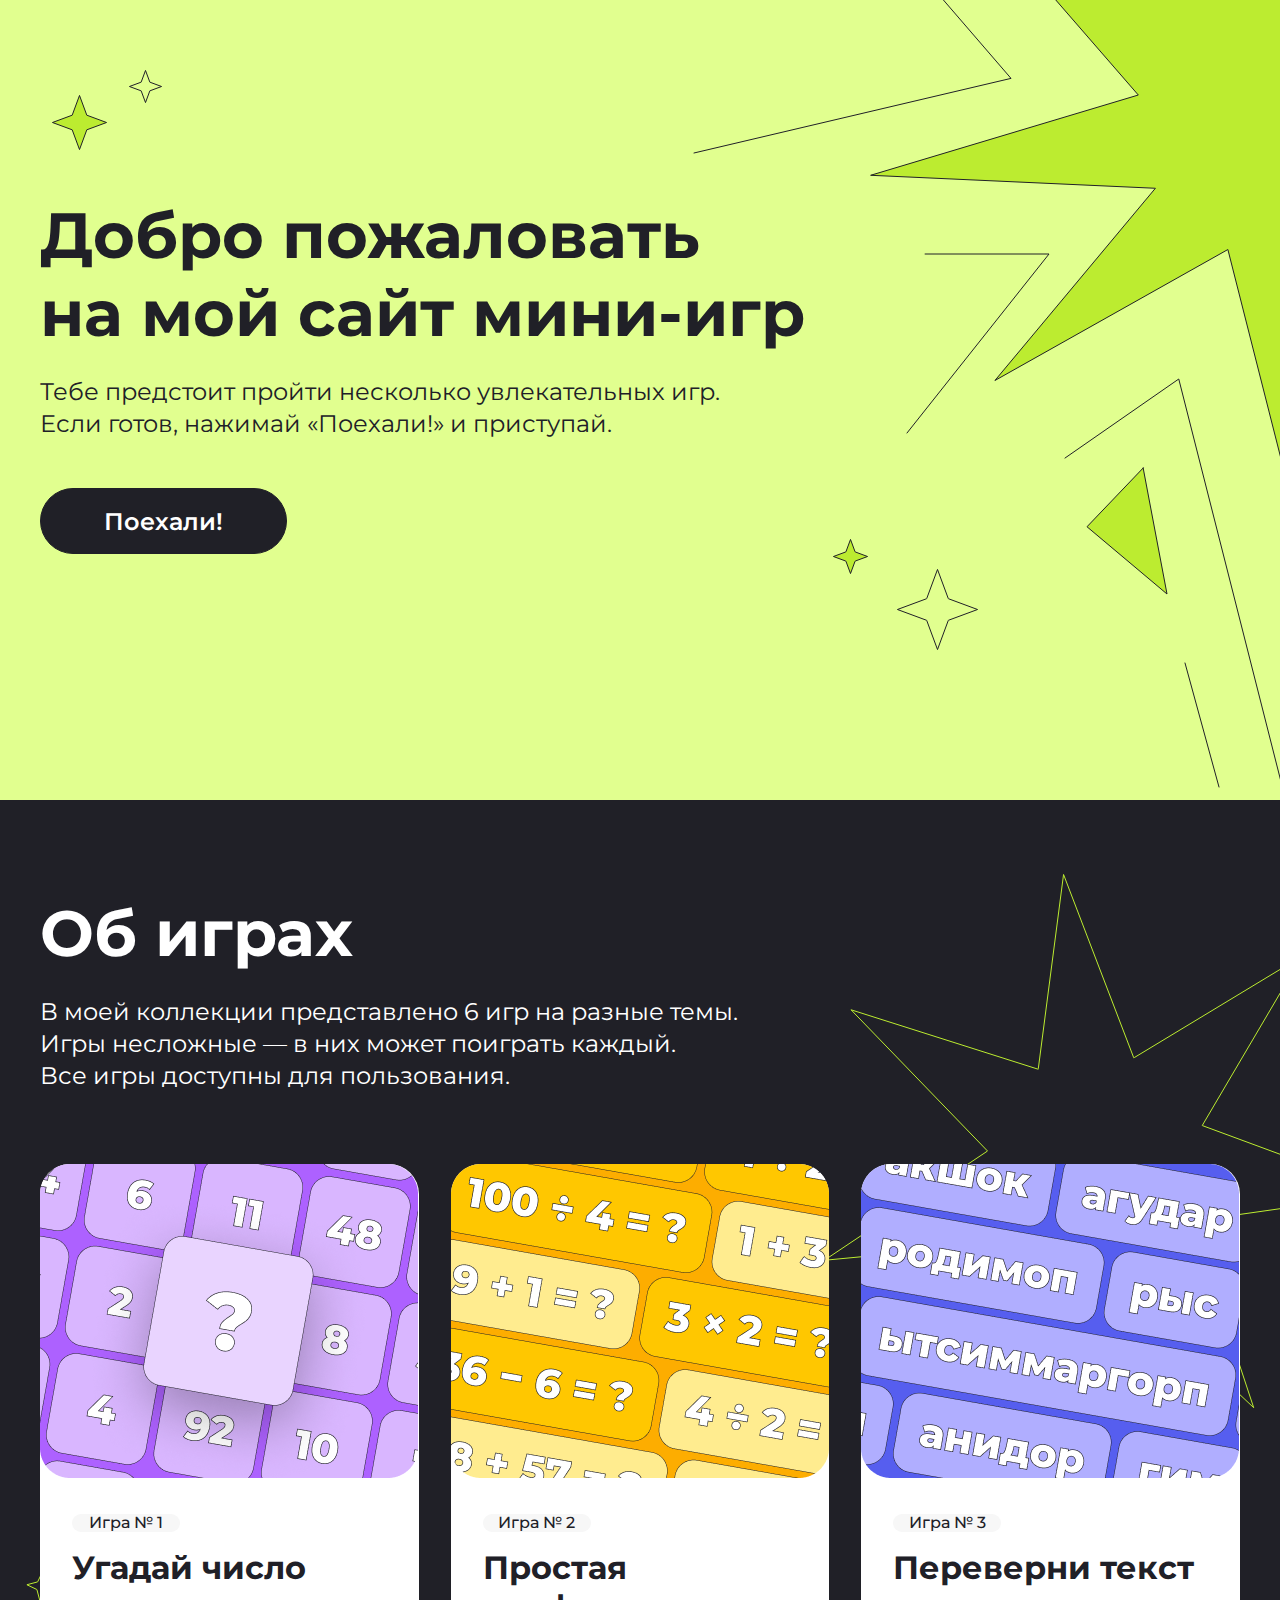
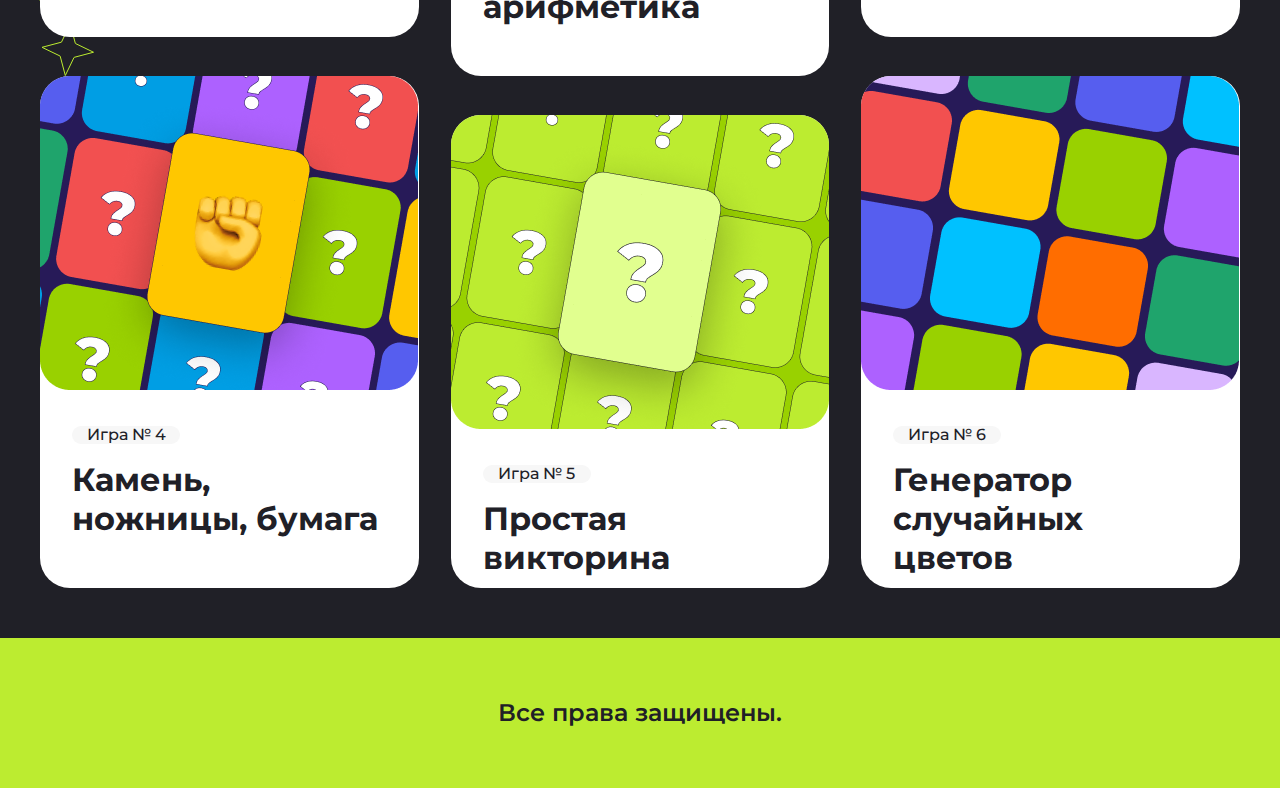
==== index.html @ 5643f546 "Merge pull request #2 from Andruktio/hw1" ====
<!DOCTYPE html>
<html lang="en">
<head>
    <meta charset="UTF-8">
    <meta name="viewport" content="width=device-width, initial-scale=1.0">
    <title>Homework1</title>
    <link rel="preconnect" href="https://fonts.googleapis.com">
    <link rel="preconnect" href="https://fonts.gstatic.com" crossorigin>
    <link href="https://fonts.googleapis.com/css2?family=Montserrat:ital,wght@0,100..900;1,100..900&display=swap" rel="stylesheet">
    <link rel="stylesheet" href="style.css">
</head>
<body>
    <section class="top">
         <div class="top__background">
            <svg class="top__background-small-star1" width="57" height="57" viewBox="0 0 57 57" fill="none" xmlns="http://www.w3.org/2000/svg">
                <path d="M28.5 1.44077L35.7287 20.9759L35.8084 21.1916L36.0241 21.2713L55.5592 28.5L36.0241 35.7287L35.8084 35.8084L35.7287 36.0241L28.5 55.5592L21.2713 36.0241L21.1916 35.8084L20.9759 35.7287L1.44077 28.5L20.9759 21.2713L21.1916 21.1916L21.2713 20.9759L28.5 1.44077Z" fill="#BCEC30" stroke="#202027"/>
            </svg>
            <svg class="top__background-small-star2" width="35" height="35" viewBox="0 0 35 35" fill="none" xmlns="http://www.w3.org/2000/svg">
                <path d="M17.5 1.44077L21.7577 12.9469L21.8375 13.1626L22.0531 13.2423L33.5592 17.5L22.0531 21.7577L21.8375 21.8375L21.7577 22.0531L17.5 33.5592L13.2423 22.0531L13.1626 21.8375L12.9469 21.7577L1.44077 17.5L12.9469 13.2423L13.1626 13.1626L13.2423 12.9469L17.5 1.44077Z" stroke="#202027"/>
            </svg>
            <svg class="top__background-small-star3" width="37" height="37" viewBox="0 0 37 37" fill="none" xmlns="http://www.w3.org/2000/svg">
                <path d="M18.5 1.44077L23.0278 13.6768L23.1075 13.8925L23.3232 13.9722L35.5592 18.5L23.3232 23.0278L23.1075 23.1075L23.0278 23.3232L18.5 35.5592L13.9722 23.3232L13.8925 23.1075L13.6768 23.0278L1.44077 18.5L13.6768 13.9722L13.8925 13.8925L13.9722 13.6768L18.5 1.44077Z" fill="#BCEC30" stroke="#202027"/>
            </svg>
            <svg class="top__background-small-star4" width="83" height="83" viewBox="0 0 83 83" fill="none" xmlns="http://www.w3.org/2000/svg">
                <path d="M41.5 1.44077L52.2398 30.4648L52.3196 30.6804L52.5352 30.7602L81.5592 41.5L52.5352 52.2398L52.3196 52.3196L52.2398 52.5352L41.5 81.5592L30.7602 52.5352L30.6804 52.3196L30.4648 52.2398L1.44077 41.5L30.4648 30.7602L30.6804 30.6804L30.7602 30.4648L41.5 1.44077Z" stroke="#202027"/>
            </svg>
            <svg class="top__background-superstar" width="587" height="798" viewBox="0 0 587 798" fill="none" xmlns="http://www.w3.org/2000/svg">
                <path d="M241.793 -10L318 78.3799L1 153" stroke="#202027" stroke-linecap="round"/>
                <path d="M708.682 48.4063C718.111 51.0311 980.516 161.965 980.516 161.965L702.111 191.848L877.994 417.661L630.036 263.413L604.772 524.856L534.884 249.531L301.938 380.493L462.405 188.266L177.63 175.289L445.303 95.0268L246.404 -134.041L526.036 -2.49627L590.031 -256.31L618.768 -1.95158L873.48 -177.398L708.682 48.4063Z" fill="#BCEC30" stroke="#202027" stroke-miterlimit="10" stroke-linecap="round"/>
                <path d="M232.082 254H356L214 433" stroke="#202027" stroke-linecap="round"/>
                <path d="M372 458.046L485.76 379L591.882 797" stroke="#202027" stroke-linecap="round"/>
                <path d="M450.159 468L394 526.765L474 594L450.159 468Z" fill="#BCEC30" stroke="#202027" stroke-linecap="round"/>
                <path d="M492 663L526 787" stroke="#202027" stroke-linecap="round"/>
                </svg>                 
         </div>
        <h1 class="top__heading">Добро пожаловать <br>на мой сайт мини-игр</h1>
        <p class="top__description">Тебе предстоит пройти несколько увлекательных игр.<br>Если готов, нажимай «Поехали!» и приступай.</p>
        <form class="top__form" action="#about-games">
            <input class="top__button" type="submit" value="Поехали!" />
        </form>
    </section>
    <section class="about" id="about-games">
        <div class="about__background">
            <svg class="about__background-star" width="458" height="568" viewBox="0 0 458 568" fill="none" xmlns="http://www.w3.org/2000/svg">
                <path d="M311.569 185.338L311.783 185.897L312.295 185.587L479.842 84.2785L380.534 253.019L380.23 253.534L380.791 253.742L564.461 321.57L370.617 349.135L370.025 349.22L370.213 349.787L431.699 535.677L289.288 401.31L288.853 400.9L288.526 401.401L181.527 565.373L197.787 370.254L197.837 369.658L197.242 369.715L2.33088 388.295L165.018 279.354L165.515 279.021L165.1 278.591L29.0482 137.788L215.656 197.059L216.226 197.24L216.303 196.646L241.561 2.48796L311.569 185.338Z" stroke="#BCEC30"/>
            </svg>
            <svg class="about__background-smalstar1" width="32" height="32" viewBox="0 0 32 32" fill="none" xmlns="http://www.w3.org/2000/svg">
                <path d="M17.4367 1.92177L20.2175 12.4032L20.2765 12.6255L20.4836 12.7254L30.2505 17.4371L19.7691 20.218L19.5469 20.2769L19.447 20.484L14.7352 30.251L11.9544 19.7695L11.8954 19.5473L11.6883 19.4474L1.92137 14.7356L12.4028 11.9548L12.6251 11.8958L12.7249 11.6887L17.4367 1.92177Z" stroke="#BCEC30"/>
            </svg>
            <svg class="about__background-smalstar2" width="55" height="55" viewBox="0 0 55 55" fill="none" xmlns="http://www.w3.org/2000/svg">
                <path d="M30.2217 2.02575L35.3236 21.2556L35.3826 21.4778L35.5896 21.5777L53.5086 30.2221L34.2788 35.324L34.0566 35.3829L33.9567 35.59L25.3123 53.5089L20.2104 34.2791L20.1514 34.0569L19.9443 33.957L2.02539 25.3126L21.2552 20.2107L21.4774 20.1518L21.5773 19.9447L30.2217 2.02575Z" stroke="#BCEC30"/>
            </svg>  
        </div>
        <h2 class="about__heading">Об играх</h2>
        <p class="about__description">В моей коллекции представлено 6 игр на разные темы.<br>Игры несложные — в них может поиграть каждый.<br>Все игры доступны для пользования.</p>
        <div class="about__items">
            <div class="about__item about__item_1">
                <a class="about__link" href="#">
                    <img class="about__img" src="img/game1.png" alt="Угадай число">
                    <p class="about__label" >Игра № 1</p>
                    <h3 class="about__item-name">Угадай число</h3>
                </a>
            </div>
            <div class="about__item about__item_2">
                <a class="about__link" href="#">
                    <img class="about__img" src="img/game2.png" alt="Простая арифметика">
                    <p class="about__label" >Игра № 2</p>
                    <h3 class="about__item-name">Простая арифметика</h3>
                </a>
            </div>
            <div class="about__item about__item_3">
                <a class="about__link" href="#">
                    <img class="about__img" src="img/game3.png" alt="Переверни текст">
                    <p class="about__label" >Игра № 3</p>
                    <h3 class="about__item-name">Переверни текст</h3>
                </a>
            </div>
            <div class="about__item about__item_4">
                <a class="about__link" href="#">
                    <img class="about__img" src="img/game4.png" alt="Камень, ножницы, бумага">
                    <p class="about__label" >Игра № 4</p>
                    <h3 class="about__item-name">Камень, ножницы, бумага</h3>
                </a>
            </div>
            <div class="about__item about__item_5">
                <a class="about__link" href="#">
                    <img class="about__img" src="img/game5.png" alt="Простая викторина">
                    <p class="about__label" >Игра № 5</p>
                    <h3 class="about__item-name">Простая викторина</h3>
                </a>
            </div>
            <div class="about__item about__item_6">
                <a class="about__link" href="#">
                    <img class="about__img" src="img/game6.png" alt="Генератор случайных цветов">
                    <p class="about__label" >Игра № 6</p>
                    <h3 class="about__item-name">Генератор случайных цветов</h3>
                </a>
            </div>
        </div>
    </section>
    <footer class="footer">
        <h4 class="footer__information">Все права защищены.</h4>
    </footer>
</body>
</html>
---- style.css ----
* {
  padding: 0;
  margin: 0;
}

a {
  text-decoration: none;
}

.footer {
  height: 150px;
  background: #BCEC30;
}
.footer__information {
  color: #202027;
  font-family: Montserrat;
  font-size: 24px;
  font-weight: 600;
  text-align: center;
  padding-top: 60px;
}

.top {
  position: relative;
  height: 800px;
  background-color: #E1FF8F;
  padding-left: calc(50% - 600px);
  padding-right: calc(50% - 600px);
}
.top__background-small-star1 {
  position: absolute;
  top: 94px;
  left: 4%;
}
.top__background-small-star2 {
  position: absolute;
  top: 69px;
  left: 10%;
}
.top__background-small-star3 {
  position: absolute;
  top: 538px;
  left: 65%;
}
.top__background-small-star4 {
  position: absolute;
  top: 568px;
  left: 70%;
}
.top__background-superstar {
  position: absolute;
  right: 0%;
}
.top__heading {
  z-index: 1;
  padding-top: 196px;
  color: #202027;
  font-family: Montserrat;
  font-size: 64px;
  font-weight: 700;
  line-height: 78px;
  letter-spacing: 0px;
  text-align: left;
}
.top__description {
  z-index: 1;
  padding-top: 24px;
  color: rgb(32, 32, 39);
  font-family: Montserrat;
  font-size: 24px;
  font-weight: 400;
  line-height: 32px;
  letter-spacing: 0px;
  text-align: left;
}
.top__form {
  padding-top: 48px;
}
.top__button {
  width: 247px;
  height: 66px;
  box-sizing: border-box;
  border: 1px solid rgb(32, 32, 39);
  border-radius: 60px;
  background: #202027;
  color: #FFFFFF;
  font-family: Montserrat;
  font-size: 24px;
  font-weight: 600;
  text-align: center;
}
.top__button:hover {
  background: #FFFFFF;
  color: #202027;
}

.about {
  overflow-x: hidden;
  position: relative;
  background-color: #202027;
  padding-left: calc(50% - 600px);
  padding-right: calc(50% - 600px);
  padding-bottom: 50px;
}
.about__background {
  z-index: 0;
}
.about__background-star {
  position: absolute;
  right: 0%;
  top: 5%;
  z-index: 0;
}
.about__background-smalstar1 {
  position: absolute;
  top: 770px;
  left: 25px;
}
.about__background-smalstar2 {
  position: absolute;
  top: 822px;
  left: 40px;
}
.about__heading {
  padding-top: 94px;
  color: #FFFFFF;
  font-family: Montserrat;
  font-size: 64px;
  font-weight: 700;
  line-height: 78px;
  letter-spacing: 0px;
  text-align: left;
}
.about__description {
  padding-top: 24px;
  color: #FFFFFF;
  font-family: Montserrat;
  font-size: 24px;
  font-weight: 400;
  line-height: 32px;
  letter-spacing: 0px;
  text-align: left;
}
.about__items {
  padding-top: 72px;
  display: grid;
  -moz-column-gap: 32px;
       column-gap: 32px;
  grid-template-columns: repeat(12, 1fr);
}
.about__item {
  z-index: 1;
  grid-column: span 4;
  background: #FFFFFF;
  border-radius: 30px;
  height: 473px;
  transition: transform 0.2s;
}
.about__item:nth-child(2n) {
  height: 512px;
}
.about__item:nth-child(5n) {
  margin-top: 39px;
}
.about__item:hover {
  transform: scale(1.1);
}
.about__img {
  height: 314px;
}
.about__label {
  margin-left: 32px;
  margin-right: 32px;
  margin-top: 32px;
  width: 108px;
  border-radius: 52.58px;
  background: rgb(247, 247, 247);
  color: rgb(32, 32, 39);
  font-family: Montserrat;
  font-size: 16px;
  font-weight: 500;
  line-height: 110%;
  letter-spacing: 0px;
  text-align: center;
}
.about__item-name {
  margin-right: 32px;
  margin-left: 32px;
  margin-top: 16px;
  color: rgb(32, 32, 39);
  font-family: Montserrat;
  font-size: 32px;
  font-weight: 700;
  line-height: 39px;
  letter-spacing: 0px;
  text-align: left;
}/*# sourceMappingURL=style.css.map */
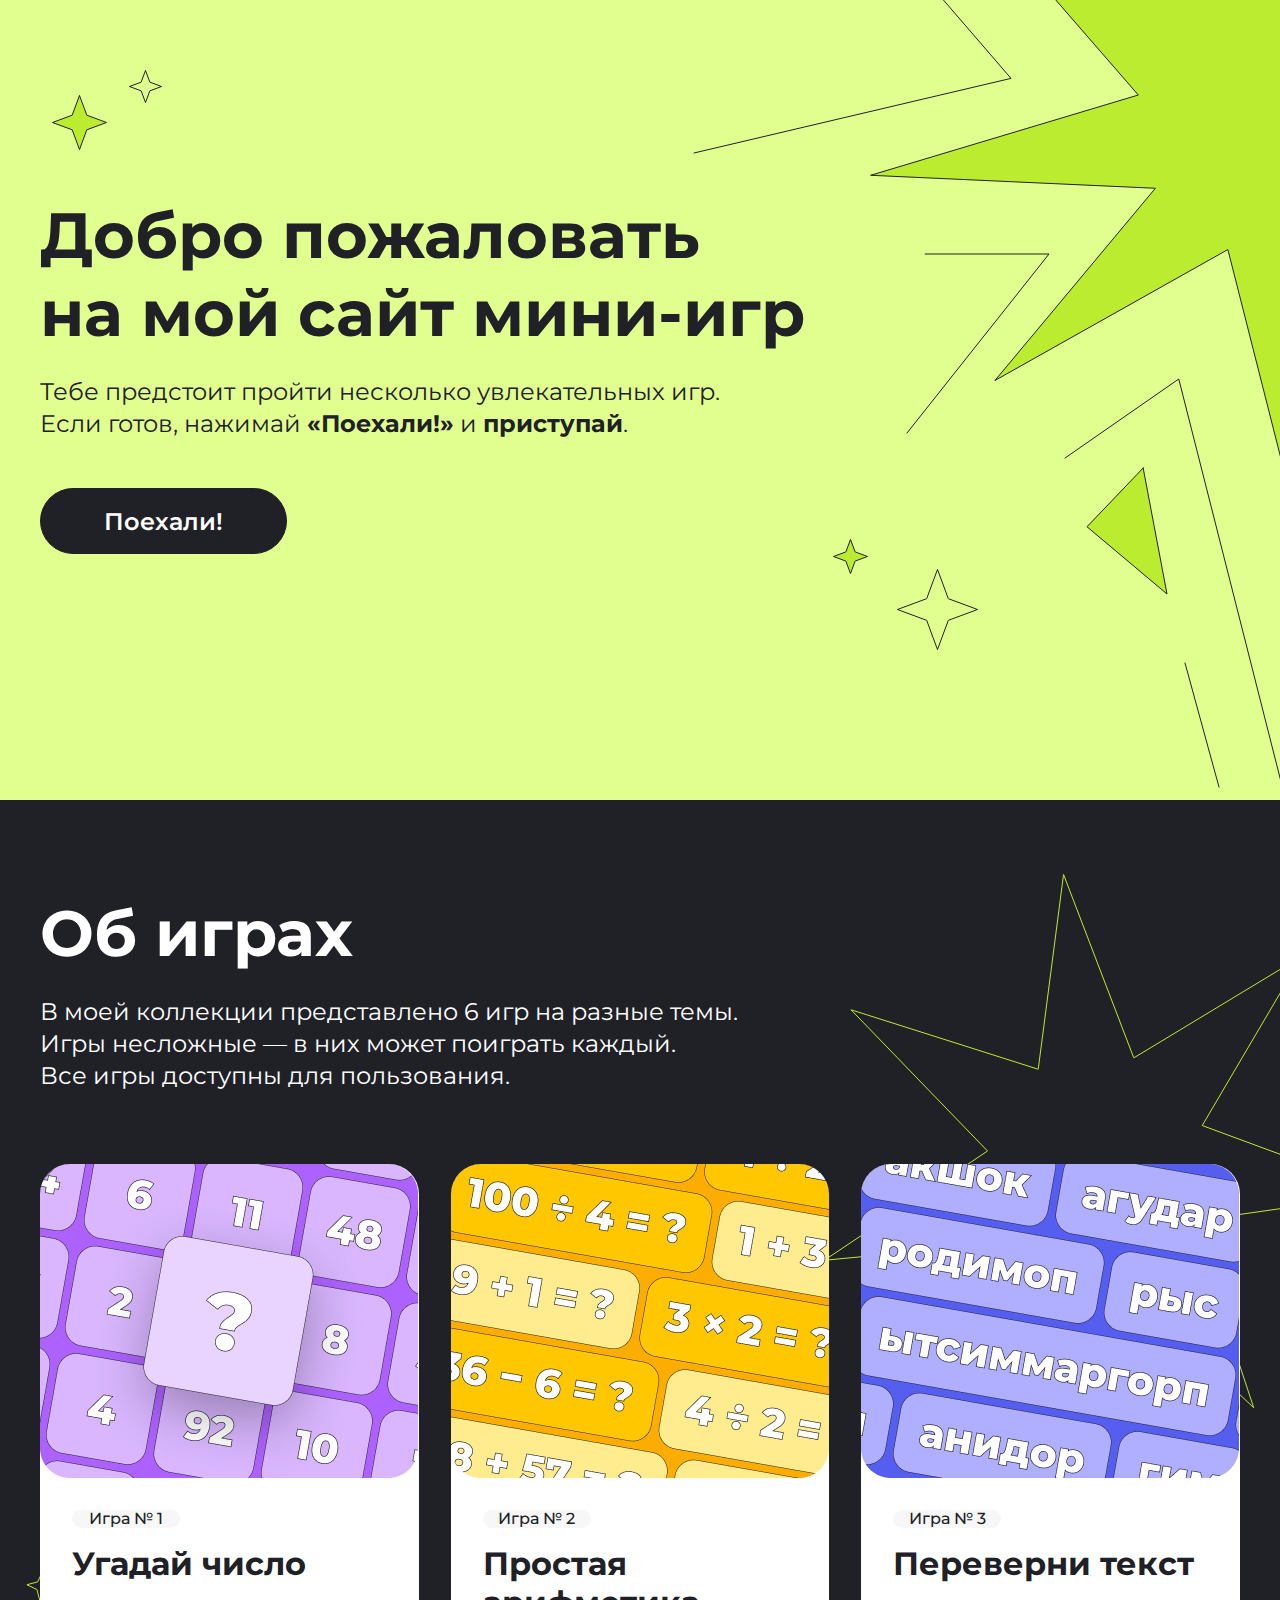
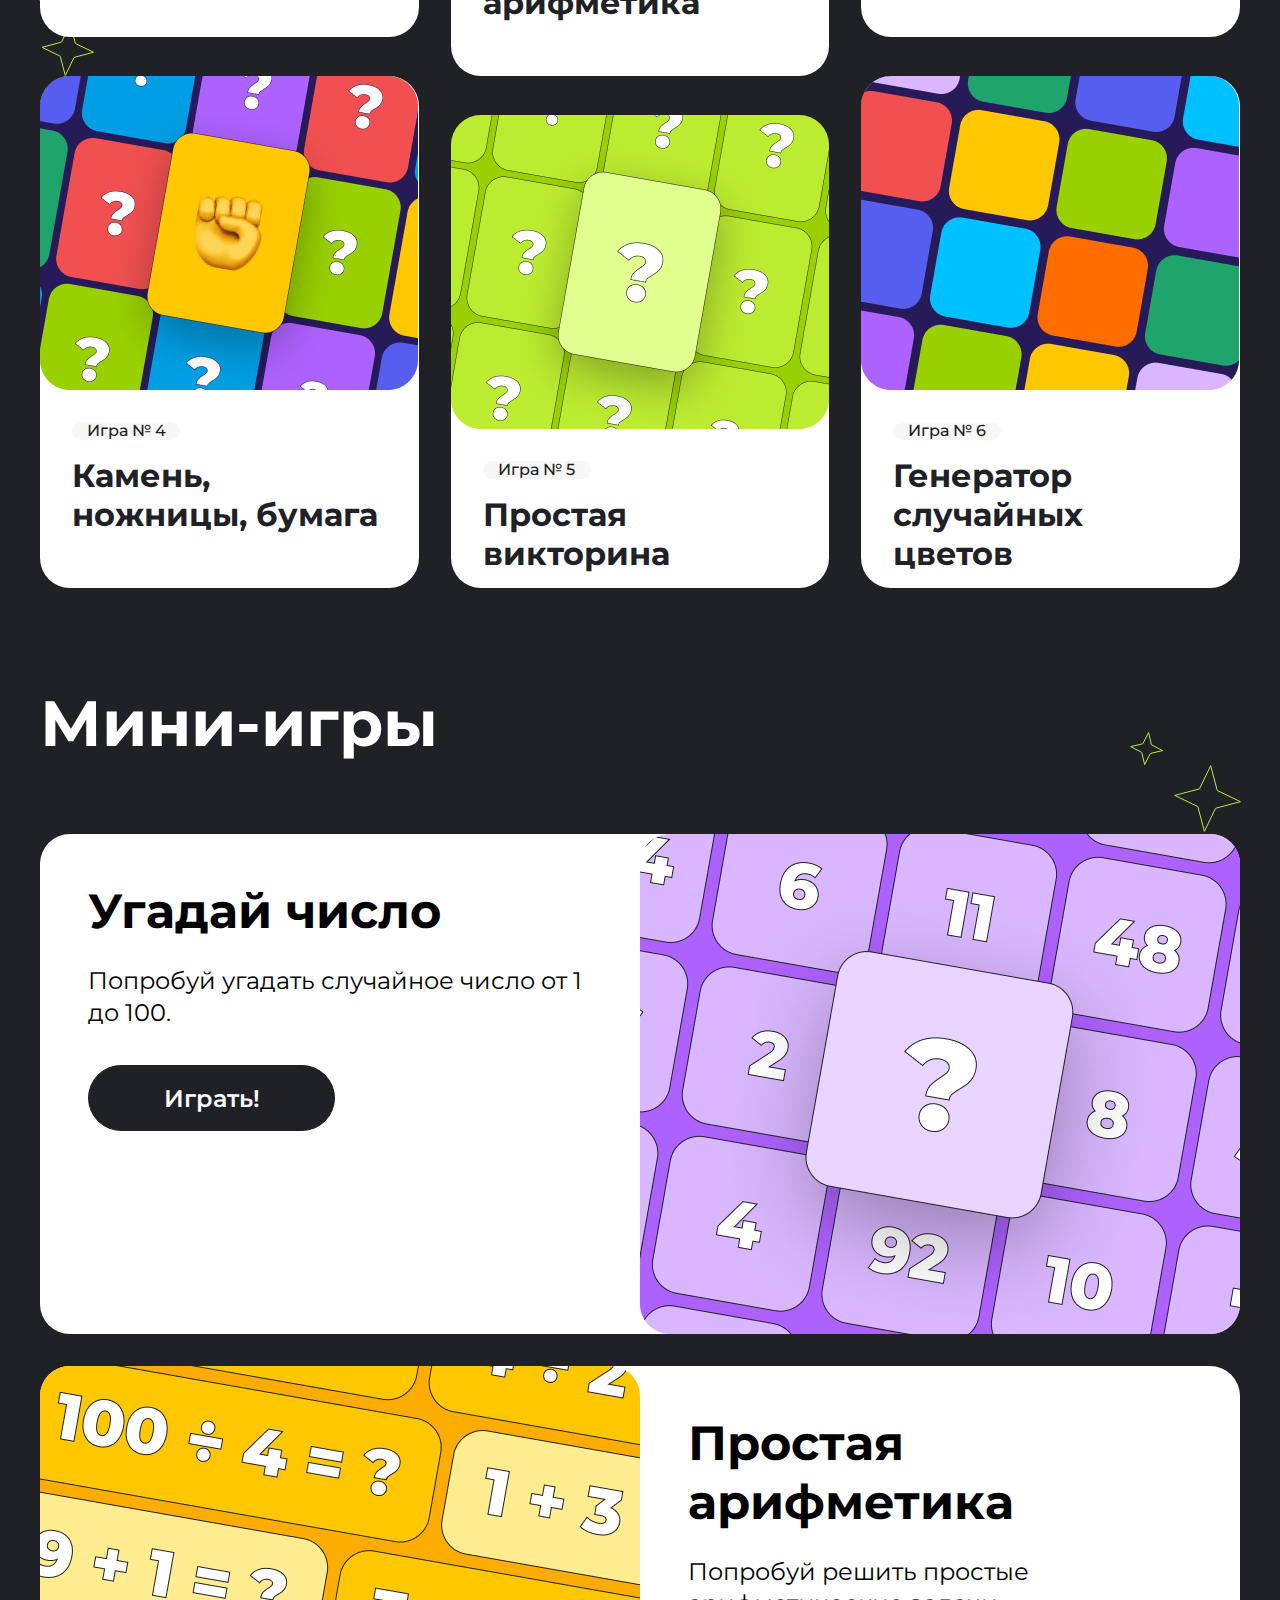
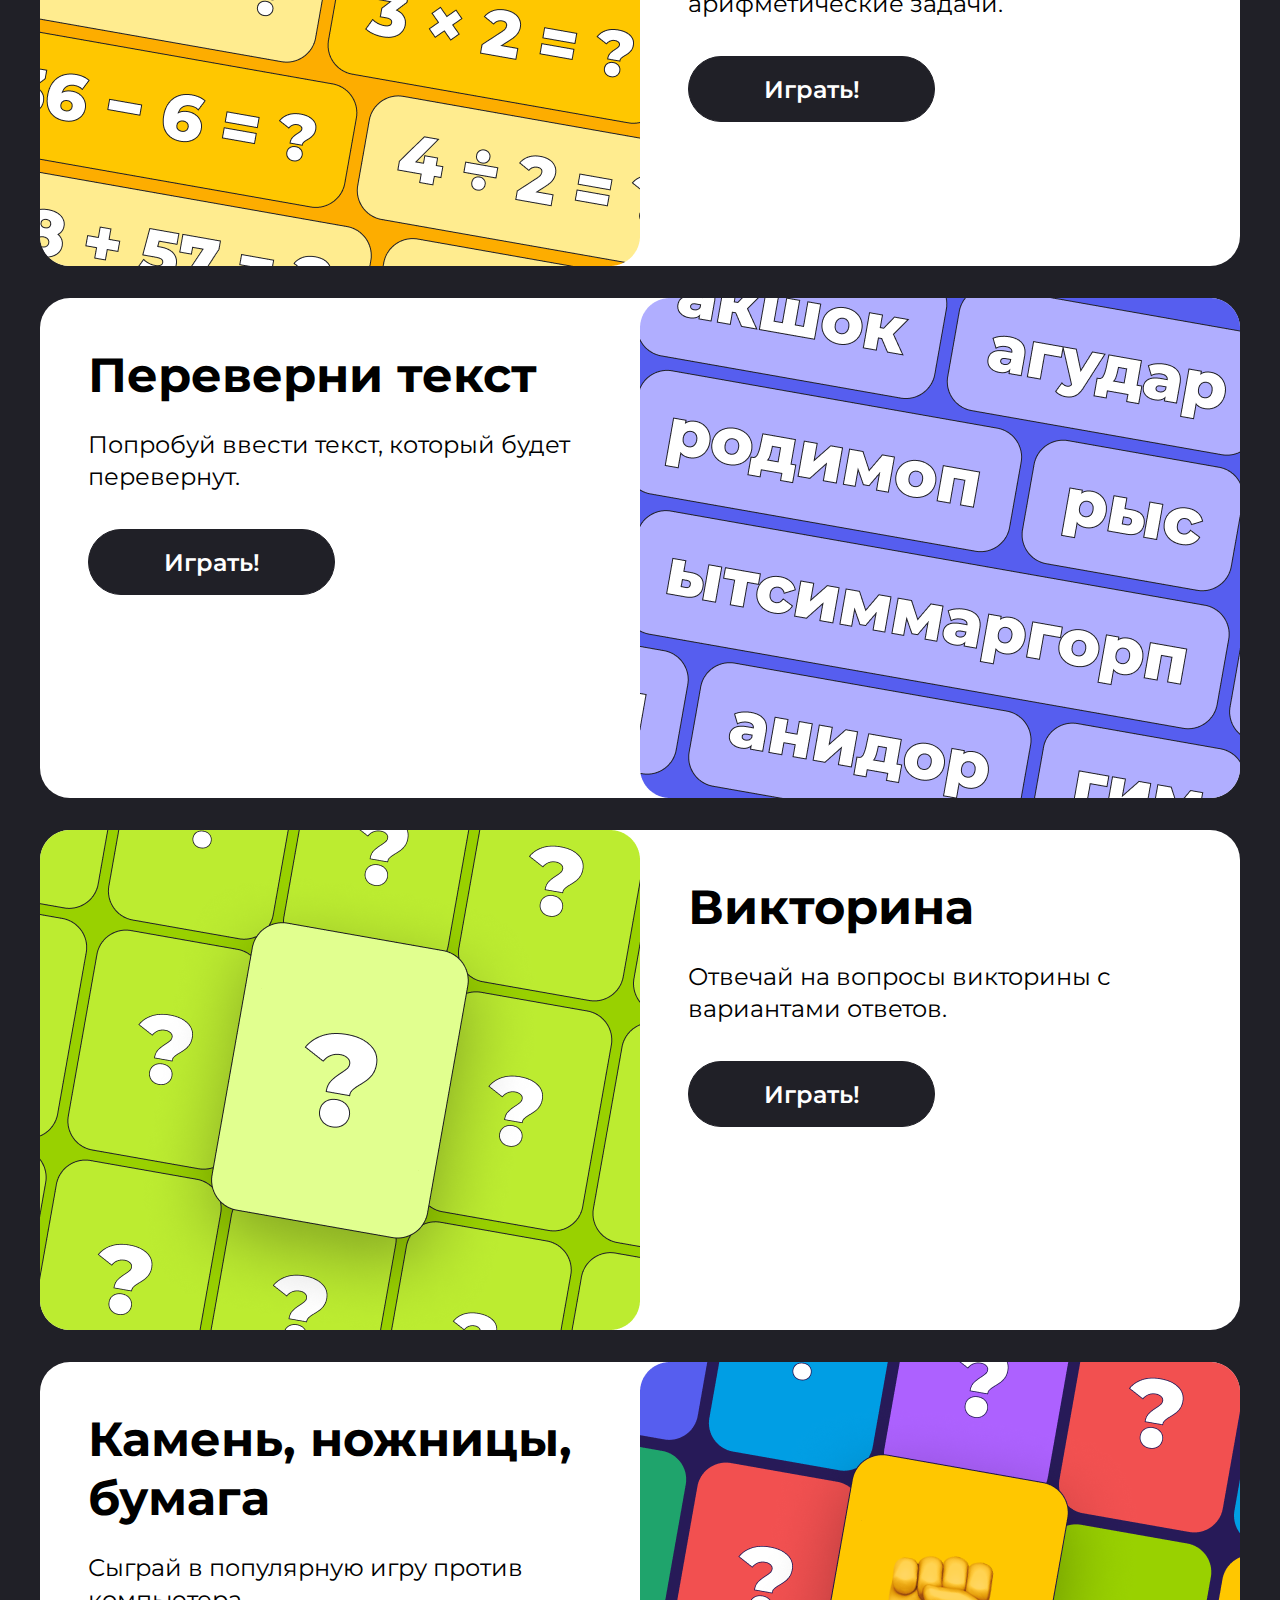
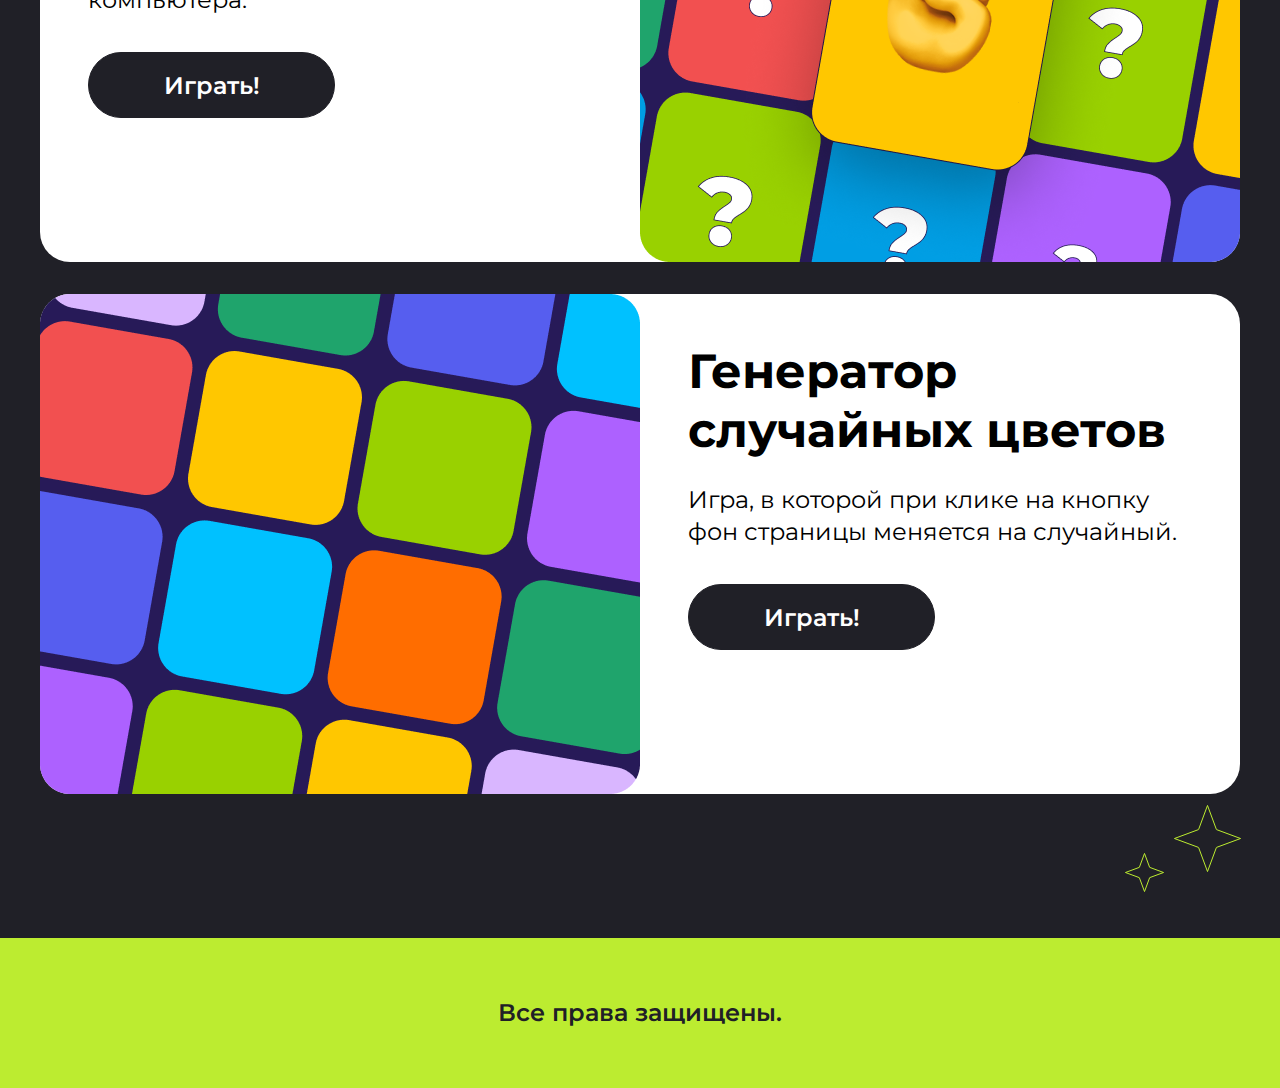
==== commit c3e9b0cf: "Merge pull request #4 from Andruktio/hw3" ====
--- a/index.html
+++ b/index.html
@@ -10,6 +10,9 @@
     <link rel="stylesheet" href="style.css">
 </head>
 <body>
+    <!-- Скрипты из дз -->
+    <!-- <script src="hw-2.js"></script> -->
+     <script src="hw-3.js"></script>
     <section class="top">
          <div class="top__background">
             <svg class="top__background-small-star1" width="57" height="57" viewBox="0 0 57 57" fill="none" xmlns="http://www.w3.org/2000/svg">
@@ -24,6 +27,10 @@
             <svg class="top__background-small-star4" width="83" height="83" viewBox="0 0 83 83" fill="none" xmlns="http://www.w3.org/2000/svg">
                 <path d="M41.5 1.44077L52.2398 30.4648L52.3196 30.6804L52.5352 30.7602L81.5592 41.5L52.5352 52.2398L52.3196 52.3196L52.2398 52.5352L41.5 81.5592L30.7602 52.5352L30.6804 52.3196L30.4648 52.2398L1.44077 41.5L30.4648 30.7602L30.6804 30.6804L30.7602 30.4648L41.5 1.44077Z" stroke="#202027"/>
             </svg>
+            <svg class="top__background-star" width="160" height="155" viewBox="0 0 160 155" fill="none" xmlns="http://www.w3.org/2000/svg">
+                <path d="M164.226 10.1084C167.072 10.8901 246.284 43.9262 246.284 43.9262L162.242 52.8254L215.335 120.072L140.485 74.1373L132.858 151.995L111.761 70.0034L41.4419 109.004L89.8822 51.7587L3.91711 47.8942L84.7193 23.992L24.6779 -44.2245L109.09 -5.05042L128.408 -80.6362L137.083 -4.88821L213.973 -57.1361L164.226 10.1084Z" fill="#BCEC30" stroke="#202027" stroke-miterlimit="10" stroke-linecap="round"/>
+                </svg>
+                
             <svg class="top__background-superstar" width="587" height="798" viewBox="0 0 587 798" fill="none" xmlns="http://www.w3.org/2000/svg">
                 <path d="M241.793 -10L318 78.3799L1 153" stroke="#202027" stroke-linecap="round"/>
                 <path d="M708.682 48.4063C718.111 51.0311 980.516 161.965 980.516 161.965L702.111 191.848L877.994 417.661L630.036 263.413L604.772 524.856L534.884 249.531L301.938 380.493L462.405 188.266L177.63 175.289L445.303 95.0268L246.404 -134.041L526.036 -2.49627L590.031 -256.31L618.768 -1.95158L873.48 -177.398L708.682 48.4063Z" fill="#BCEC30" stroke="#202027" stroke-miterlimit="10" stroke-linecap="round"/>
@@ -34,7 +41,7 @@
                 </svg>                 
          </div>
         <h1 class="top__heading">Добро пожаловать <br>на мой сайт мини-игр</h1>
-        <p class="top__description">Тебе предстоит пройти несколько увлекательных игр.<br>Если готов, нажимай «Поехали!» и приступай.</p>
+        <p class="top__description">Тебе предстоит пройти несколько увлекательных игр.<br>Если готов, нажимай <b>«Поехали!»</b> и <b>приступай</b>.</p>
         <form class="top__form" action="#about-games">
             <input class="top__button" type="submit" value="Поехали!" />
         </form>
@@ -54,47 +61,132 @@
         <h2 class="about__heading">Об играх</h2>
         <p class="about__description">В моей коллекции представлено 6 игр на разные темы.<br>Игры несложные — в них может поиграть каждый.<br>Все игры доступны для пользования.</p>
         <div class="about__items">
-            <div class="about__item about__item_1">
-                <a class="about__link" href="#">
-                    <img class="about__img" src="img/game1.png" alt="Угадай число">
+            <a class="about__link about__link_1" href="#number">
+                <div class="about__item about__item_1">
                     <p class="about__label" >Игра № 1</p>
                     <h3 class="about__item-name">Угадай число</h3>
-                </a>
-            </div>
-            <div class="about__item about__item_2">
-                <a class="about__link" href="#">
-                    <img class="about__img" src="img/game2.png" alt="Простая арифметика">
+                </div>
+            </a>
+            <a class="about__link about__link_2" href="#arithmetic">
+                <div class="about__item about__item_2">
                     <p class="about__label" >Игра № 2</p>
                     <h3 class="about__item-name">Простая арифметика</h3>
-                </a>
-            </div>
-            <div class="about__item about__item_3">
-                <a class="about__link" href="#">
-                    <img class="about__img" src="img/game3.png" alt="Переверни текст">
+                </div>
+            </a>
+            <a class="about__link about__link_3" href="#text">
+                <div class="about__item about__item_3">
                     <p class="about__label" >Игра № 3</p>
                     <h3 class="about__item-name">Переверни текст</h3>
-                </a>
-            </div>
-            <div class="about__item about__item_4">
-                <a class="about__link" href="#">
-                    <img class="about__img" src="img/game4.png" alt="Камень, ножницы, бумага">
+                </div>
+            </a>
+            <a class="about__link about__link_4" href="#rps">
+                <div class="about__item about__item_4">
                     <p class="about__label" >Игра № 4</p>
                     <h3 class="about__item-name">Камень, ножницы, бумага</h3>
-                </a>
-            </div>
-            <div class="about__item about__item_5">
-                <a class="about__link" href="#">
-                    <img class="about__img" src="img/game5.png" alt="Простая викторина">
+                </div>
+            </a>
+            <a class="about__link about__link_5" href="#quiz">
+                <div class="about__item about__item_5">
                     <p class="about__label" >Игра № 5</p>
                     <h3 class="about__item-name">Простая викторина</h3>
-                </a>
-            </div>
-            <div class="about__item about__item_6">
-                <a class="about__link" href="#">
-                    <img class="about__img" src="img/game6.png" alt="Генератор случайных цветов">
+                </div>
+            </a>
+            <a class="about__link about__link_6" href="#generator">
+                <div class="about__item about__item_6">
                     <p class="about__label" >Игра № 6</p>
                     <h3 class="about__item-name">Генератор случайных цветов</h3>
-                </a>
+                </div>
+            </a>
+        </div>
+    </section>
+    <section class="games">
+        <div class="games__background">
+            <svg class="games__background-star1" width="36" height="36" viewBox="0 0 36 36" fill="none" xmlns="http://www.w3.org/2000/svg">
+                <path d="M19.5959 1.5971L22.4149 13.5957L22.4675 13.8195L22.6716 13.9252L33.6151 19.5956L21.6165 22.4146L21.3927 22.4671L21.2869 22.6713L15.6166 33.6148L12.7976 21.6162L12.745 21.3924L12.5409 21.2866L1.5974 15.6163L13.596 12.7973L13.8198 12.7447L13.9256 12.5406L19.5959 1.5971Z" stroke="#BCEC30"/>
+            </svg>
+            <svg class="games__background-star2" width="69" height="69" viewBox="0 0 69 69" fill="none" xmlns="http://www.w3.org/2000/svg">
+                <path d="M37.6757 1.70276L44.2009 26.2974L44.2599 26.5196L44.467 26.6195L67.3851 37.6756L42.7904 44.2008L42.5682 44.2598L42.4683 44.4669L31.4122 67.385L24.887 42.7903L24.828 42.5681L24.621 42.4682L1.70287 31.4121L26.2975 24.8869L26.5197 24.8279L26.6196 24.6209L37.6757 1.70276Z" stroke="#BCEC30"/>
+            </svg> 
+            <svg class="games__background-star3" width="41" height="41" viewBox="0 0 41 41" fill="none" xmlns="http://www.w3.org/2000/svg">
+                <path d="M20.5 1.44077L25.5679 15.1367L25.6477 15.3523L25.8633 15.4321L39.5592 20.5L25.8633 25.5679L25.6477 25.6477L25.5679 25.8633L20.5 39.5592L15.4321 25.8633L15.3523 25.6477L15.1367 25.5679L1.44077 20.5L15.1367 15.4321L15.3523 15.3523L15.4321 15.1367L20.5 1.44077Z" stroke="#BCEC30"/>
+            </svg>
+            <svg class="games__background-star4" width="69" height="69" viewBox="0 0 69 69" fill="none" xmlns="http://www.w3.org/2000/svg">
+                <path d="M34.5 1.44077L43.3492 25.3554L43.429 25.571L43.6446 25.6508L67.5592 34.5L43.6446 43.3492L43.429 43.429L43.3492 43.6446L34.5 67.5592L25.6508 43.6446L25.571 43.429L25.3554 43.3492L1.44077 34.5L25.3554 25.6508L25.571 25.571L25.6508 25.3554L34.5 1.44077Z" stroke="#BCEC30"/>
+            </svg>    
+        </div>
+        <h2 class="games__heading">Мини-игры</h2>
+        <div class="games__items">
+            <div class="games__item" id="number">
+                <div class="games__item-content">
+                    <h3 class="games__item-name">Угадай число</h3>
+                    <p class="games__item-description">Попробуй угадать случайное число от 1 до 100.</p>
+                    <form class="games__item-form" action="#">
+                        <input class="games__item-button" type="submit" value="Играть!" />
+                    </form>
+                </div>
+                <div class="games__item-img">
+                    <img src="img/number-big.png" alt="number">
+                </div>
+            </div>
+            <div class="games__item" id="arithmetic">
+                <div class="games__item-content">
+                    <h3 class="games__item-name">Простая арифметика</h3>
+                    <p class="games__item-description">Попробуй решить простые арифметические задачи.</p>
+                    <form class="games__item-form" action="#">
+                        <input class="games__item-button" type="submit" value="Играть!" />
+                    </form>
+                </div>
+                <div class="games__item-img">
+                    <img src="img/arithmetic-big.png" alt="number">
+                </div>
+            </div>
+            <div class="games__item" id="text">
+                <div class="games__item-content">
+                    <h3 class="games__item-name">Переверни текст</h3>
+                    <p class="games__item-description">Попробуй ввести текст, который будет перевернут.</p>
+                    <form class="games__item-form" action="#">
+                        <input class="games__item-button" type="submit" value="Играть!" />
+                    </form>
+                </div>
+                <div class="games__item-img">
+                    <img src="img/text-big.png" alt="number">
+                </div>
+            </div>
+            <div class="games__item" id="quiz">
+                <div class="games__item-content">
+                    <h3 class="games__item-name">Викторина</h3>
+                    <p class="games__item-description">Отвечай на вопросы викторины с вариантами ответов.</p>
+                    <form class="games__item-form" action="#">
+                        <input class="games__item-button" type="submit" value="Играть!" />
+                    </form>
+                </div>
+                <div class="games__item-img">
+                    <img src="img/quiz-big.png" alt="number">
+                </div>
+            </div>
+            <div class="games__item" id="rps">
+                <div class="games__item-content">
+                    <h3 class="games__item-name">Камень, ножницы, бумага</h3>
+                    <p class="games__item-description">Сыграй в популярную игру против компьютера.</p>
+                    <form class="games__item-form" action="#">
+                        <input class="games__item-button" type="submit" value="Играть!" />
+                    </form>
+                </div>
+                <div class="games__item-img">
+                    <img src="img/rps-big.png" alt="number">
+                </div>
+            </div>
+            <div class="games__item" id="generator">
+                <div class="games__item-content">
+                    <h3 class="games__item-name">Генератор случайных цветов</h3>
+                    <p class="games__item-description">Игра, в которой при клике на кнопку фон страницы меняется на случайный.</p>
+                    <form class="games__item-form" action="#">
+                        <input class="games__item-button" type="submit" value="Играть!" />
+                    </form>
+                </div>
+                <div class="games__item-img">
+                    <img src="img/generator-big.png" alt="number">
+                </div>
             </div>
         </div>
     </section>
--- a/style.css
+++ b/style.css
@@ -5,6 +5,15 @@
 
 a {
   text-decoration: none;
+}
+
+h2 {
+  font-family: Montserrat;
+  font-size: 64px;
+  font-weight: 700;
+  line-height: 78px;
+  text-align: left;
+  color: #FFFFFF;
 }
 
 .footer {
@@ -46,6 +55,9 @@
   position: absolute;
   top: 568px;
   left: 70%;
+}
+.top__background-star {
+  display: none;
 }
 .top__background-superstar {
   position: absolute;
@@ -95,7 +107,6 @@
 }
 
 .about {
-  overflow-x: hidden;
   position: relative;
   background-color: #202027;
   padding-left: calc(50% - 600px);
@@ -123,13 +134,6 @@
 }
 .about__heading {
   padding-top: 94px;
-  color: #FFFFFF;
-  font-family: Montserrat;
-  font-size: 64px;
-  font-weight: 700;
-  line-height: 78px;
-  letter-spacing: 0px;
-  text-align: left;
 }
 .about__description {
   padding-top: 24px;
@@ -148,30 +152,51 @@
        column-gap: 32px;
   grid-template-columns: repeat(12, 1fr);
 }
-.about__item {
+.about__link {
+  grid-column: span 4;
+  transition: transform 0.2s;
   z-index: 1;
-  grid-column: span 4;
   background: #FFFFFF;
   border-radius: 30px;
   height: 473px;
-  transition: transform 0.2s;
-}
-.about__item:nth-child(2n) {
+}
+.about__link:nth-child(2n) {
   height: 512px;
 }
-.about__item:nth-child(5n) {
+.about__link:nth-child(5n) {
   margin-top: 39px;
 }
-.about__item:hover {
+.about__link:hover {
   transform: scale(1.1);
 }
-.about__img {
-  height: 314px;
+.about__link_1 {
+  background-image: url(img/number.png);
+  background-repeat: no-repeat;
+}
+.about__link_2 {
+  background-image: url(img/arithmetic.png);
+  background-repeat: no-repeat;
+}
+.about__link_3 {
+  background-image: url(img/text.png);
+  background-repeat: no-repeat;
+}
+.about__link_4 {
+  background-image: url(img/rps.png);
+  background-repeat: no-repeat;
+}
+.about__link_5 {
+  background-image: url(img/quiz.png);
+  background-repeat: no-repeat;
+}
+.about__link_6 {
+  background-image: url(img/generator.png);
+  background-repeat: no-repeat;
 }
 .about__label {
   margin-left: 32px;
   margin-right: 32px;
-  margin-top: 32px;
+  margin-top: 346px;
   width: 108px;
   border-radius: 52.58px;
   background: rgb(247, 247, 247);
@@ -194,4 +219,243 @@
   line-height: 39px;
   letter-spacing: 0px;
   text-align: left;
+}
+
+@media (max-width: 1024px) {
+  .top {
+    padding-left: 24px;
+    padding-right: 24px;
+  }
+  .top__background-superstar {
+    display: none;
+  }
+  .top__background-star {
+    display: block;
+    position: absolute;
+    right: 0%;
+  }
+  .top__heading {
+    font-size: 56px;
+    font-weight: 700;
+    line-height: 78px;
+    letter-spacing: 0px;
+    text-align: left;
+  }
+  .about {
+    padding-left: 24px;
+    padding-right: 24px;
+  }
+  .about__items {
+    padding-top: 64px;
+    gap: 28px;
+    grid-template-columns: repeat(12, 1fr);
+  }
+  .about__link {
+    grid-column: span 6;
+    transition: transform 0.2s;
+    z-index: 1;
+    background: #FFFFFF;
+    border-radius: 30px;
+    height: 500px;
+    max-width: 373px;
+  }
+  .about__link:nth-child(2n) {
+    height: 500px;
+  }
+  .about__link:nth-child(5n) {
+    margin-top: 0px;
+  }
+  .about__link_1 {
+    background-image: url(img/number.png);
+    background-repeat: no-repeat;
+  }
+  .about__link_2 {
+    background-image: url(img/arithmetic.png);
+    background-repeat: no-repeat;
+  }
+  .about__link_3 {
+    background-image: url(img/text.png);
+    background-repeat: no-repeat;
+  }
+  .about__link_4 {
+    background-image: url(img/rps.png);
+    background-repeat: no-repeat;
+  }
+  .about__link_5 {
+    background-image: url(img/quiz.png);
+    background-repeat: no-repeat;
+  }
+  .about__link_6 {
+    background-image: url(img/generator.png);
+    background-repeat: no-repeat;
+  }
+}
+@media (max-width: 767px) {
+  .top {
+    padding-left: 17px;
+    padding-right: 17px;
+    height: 700px;
+  }
+  .top__background-small-star1 {
+    position: absolute;
+    top: 14%;
+    left: 10%;
+    height: 35px;
+  }
+  .top__background-small-star2 {
+    position: absolute;
+    top: 9%;
+    left: 24%;
+    height: 21px;
+  }
+  .top__background-small-star3 {
+    position: absolute;
+    top: 80%;
+    left: 72%;
+    height: 18px;
+  }
+  .top__background-small-star4 {
+    position: absolute;
+    top: 83%;
+    left: 80%;
+    width: 39px;
+    height: 41px;
+  }
+  .top__heading {
+    padding-top: 147px;
+    font-family: Montserrat;
+    font-size: 40px;
+    font-weight: 700;
+    line-height: 49px;
+    text-align: center;
+  }
+  .top__description {
+    font-family: Montserrat;
+    font-size: 16px;
+    font-weight: 400;
+    line-height: 19.5px;
+    text-align: center;
+  }
+  .top__form {
+    padding-top: 36px;
+  }
+  .top__button {
+    margin-left: calc(50% - 142.5px);
+    margin-right: calc(50% - 142.5px);
+    width: 285px;
+    height: 55px;
+    font-family: Montserrat;
+    font-size: 16px;
+    font-weight: 600;
+    line-height: 22.67px;
+    text-align: center;
+  }
+  .top__button:hover {
+    background: #202027;
+    color: #FFFFFF;
+  }
+  .about {
+    display: none;
+  }
+  .games {
+    display: none;
+  }
+  .footer {
+    height: 100px;
+  }
+  .footer__information {
+    font-size: 16px;
+    padding-top: 40px;
+  }
+}
+.games {
+  position: relative;
+  background-color: #202027;
+  padding-left: calc(50% - 600px);
+  padding-right: calc(50% - 600px);
+}
+.games__background {
+  z-index: 0;
+}
+.games__background-star1 {
+  position: absolute;
+  right: 9%;
+  top: 93px;
+}
+.games__background-star2 {
+  position: absolute;
+  right: 3%;
+  top: 126px;
+}
+.games__background-star3 {
+  position: absolute;
+  right: 9%;
+  bottom: 45px;
+}
+.games__background-star4 {
+  position: absolute;
+  right: 3%;
+  bottom: 65px;
+}
+.games__heading {
+  padding-top: 46px;
+  padding-bottom: 40px;
+}
+.games__items {
+  padding-bottom: 144px;
+}
+.games__item {
+  display: flex;
+  margin-top: 32px;
+  max-width: 1200px;
+  height: 500px;
+  background-color: #FFFFFF;
+  border-radius: 30px;
+}
+.games__item:nth-child(2n-1) {
+  flex-direction: row;
+}
+.games__item:nth-child(2n) {
+  flex-direction: row-reverse;
+}
+.games__item-content {
+  max-width: 600px;
+  padding-left: 48px;
+  padding-right: 48px;
+}
+.games__item-name {
+  padding-top: 48px;
+  font-family: Montserrat;
+  font-size: 48px;
+  font-weight: 700;
+  line-height: 59px;
+  text-align: left;
+}
+.games__item-description {
+  padding-top: 24px;
+  font-family: Montserrat;
+  font-size: 24px;
+  font-weight: 400;
+  line-height: 32px;
+  text-align: left;
+}
+.games__item-form {
+  padding-top: 36px;
+}
+.games__item-button {
+  width: 247px;
+  height: 66px;
+  box-sizing: border-box;
+  border: 1px solid #202027;
+  border-radius: 60px;
+  background: #202027;
+  color: #FFFFFF;
+  font-family: Montserrat;
+  font-size: 24px;
+  font-weight: 600;
+  text-align: center;
+}
+.games__item-button:hover {
+  background: #FFFFFF;
+  color: #202027;
 }/*# sourceMappingURL=style.css.map */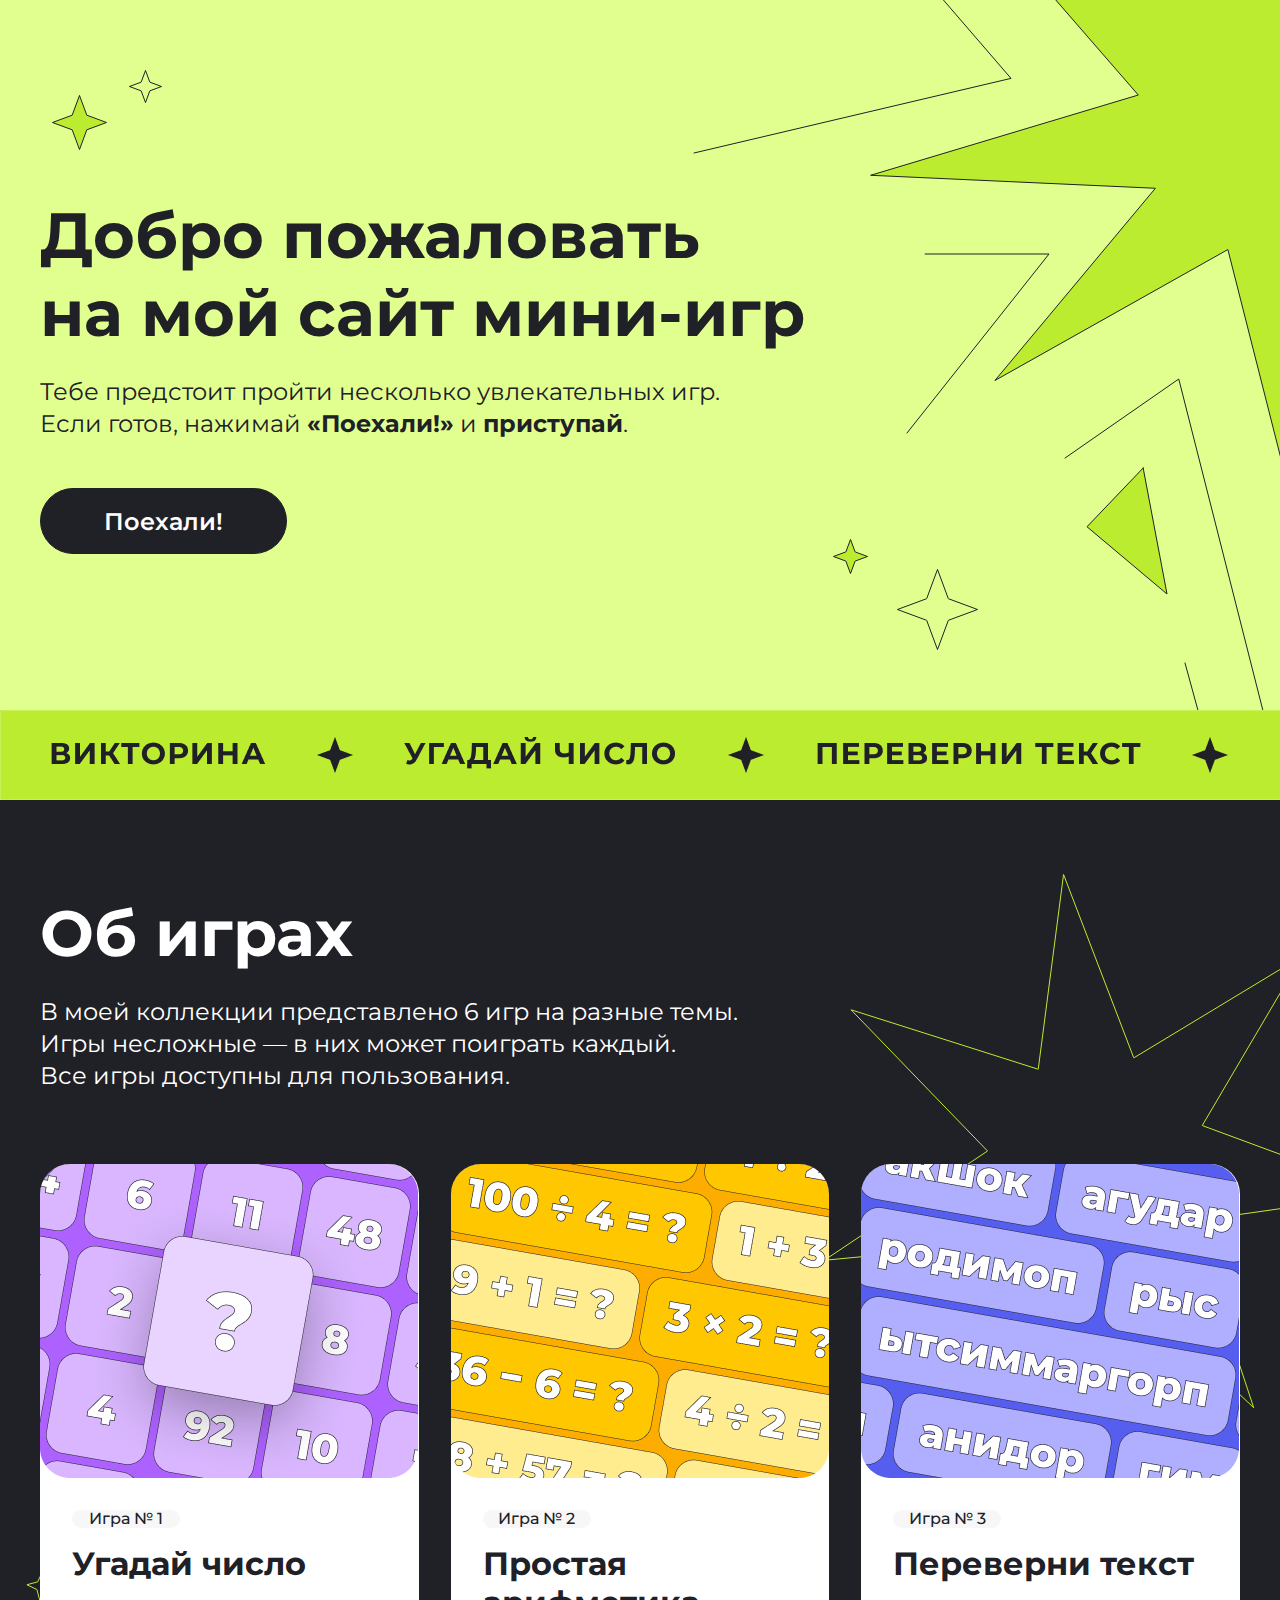
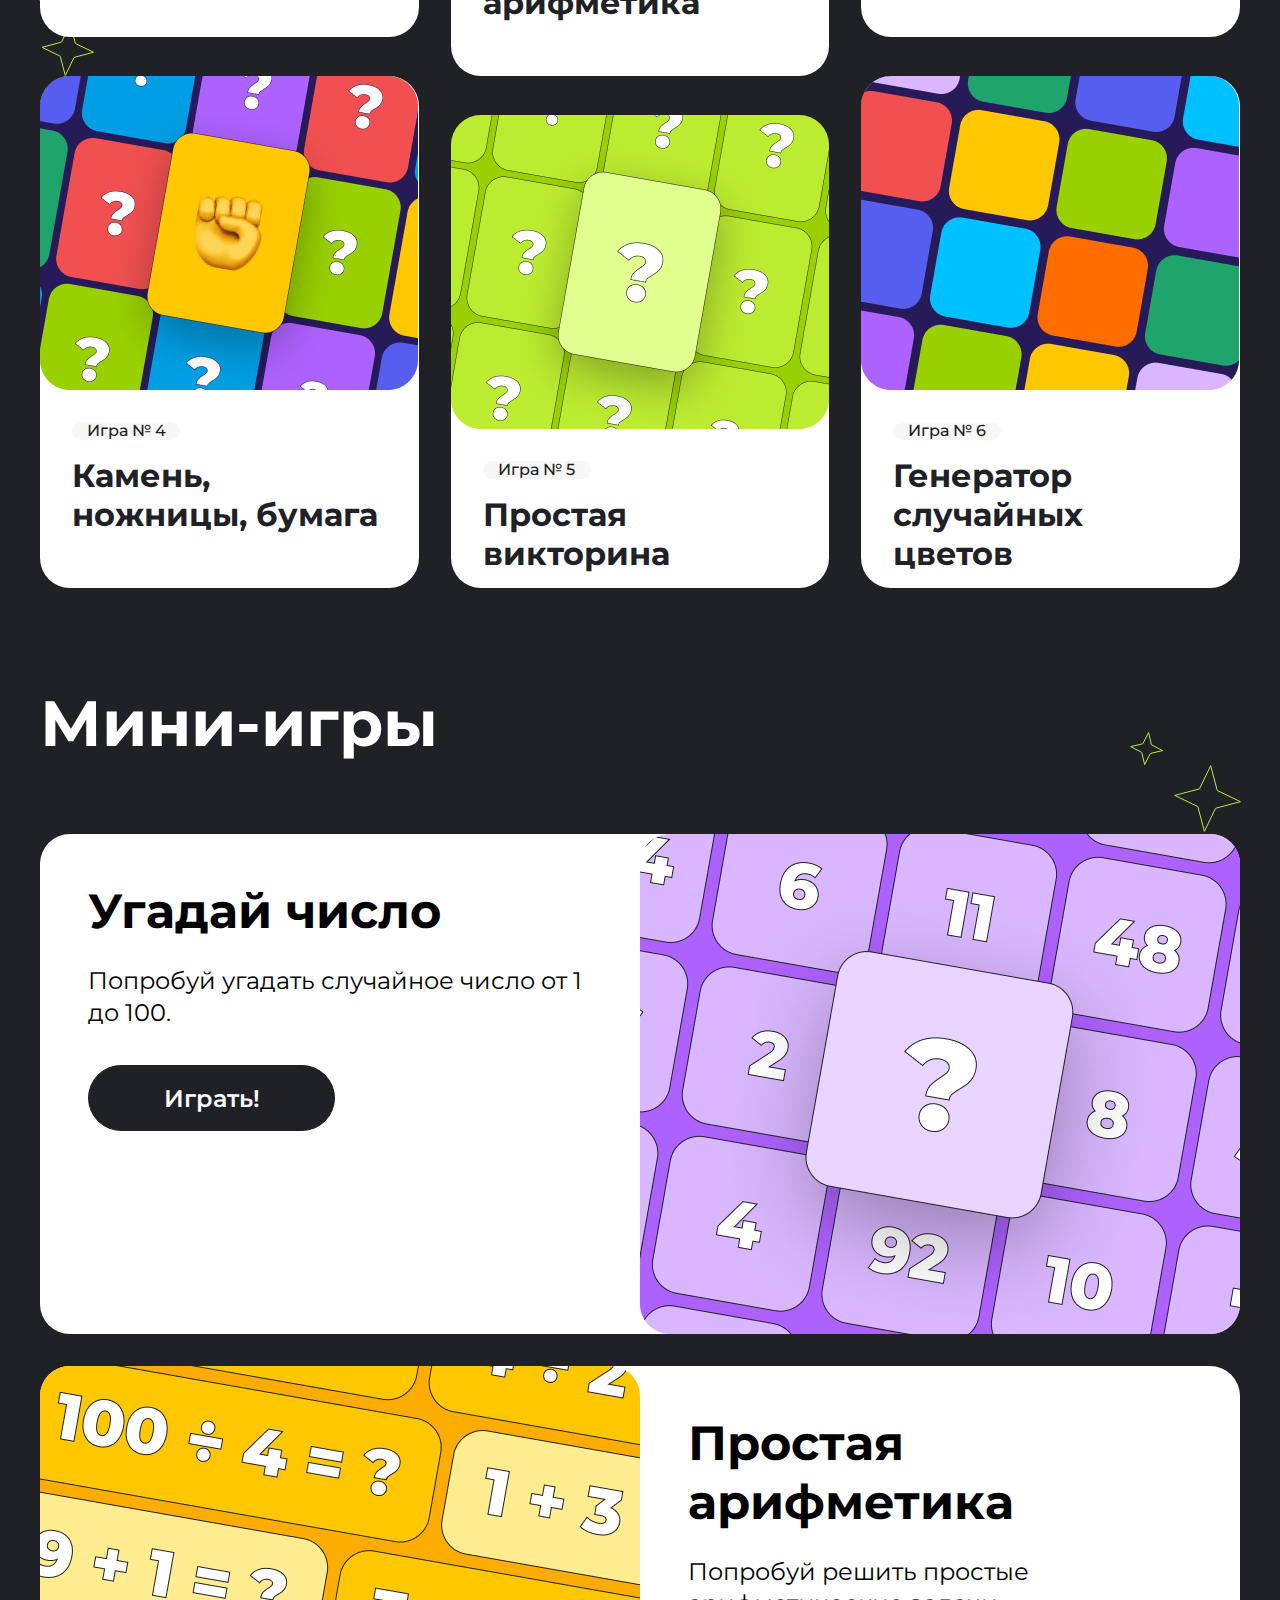
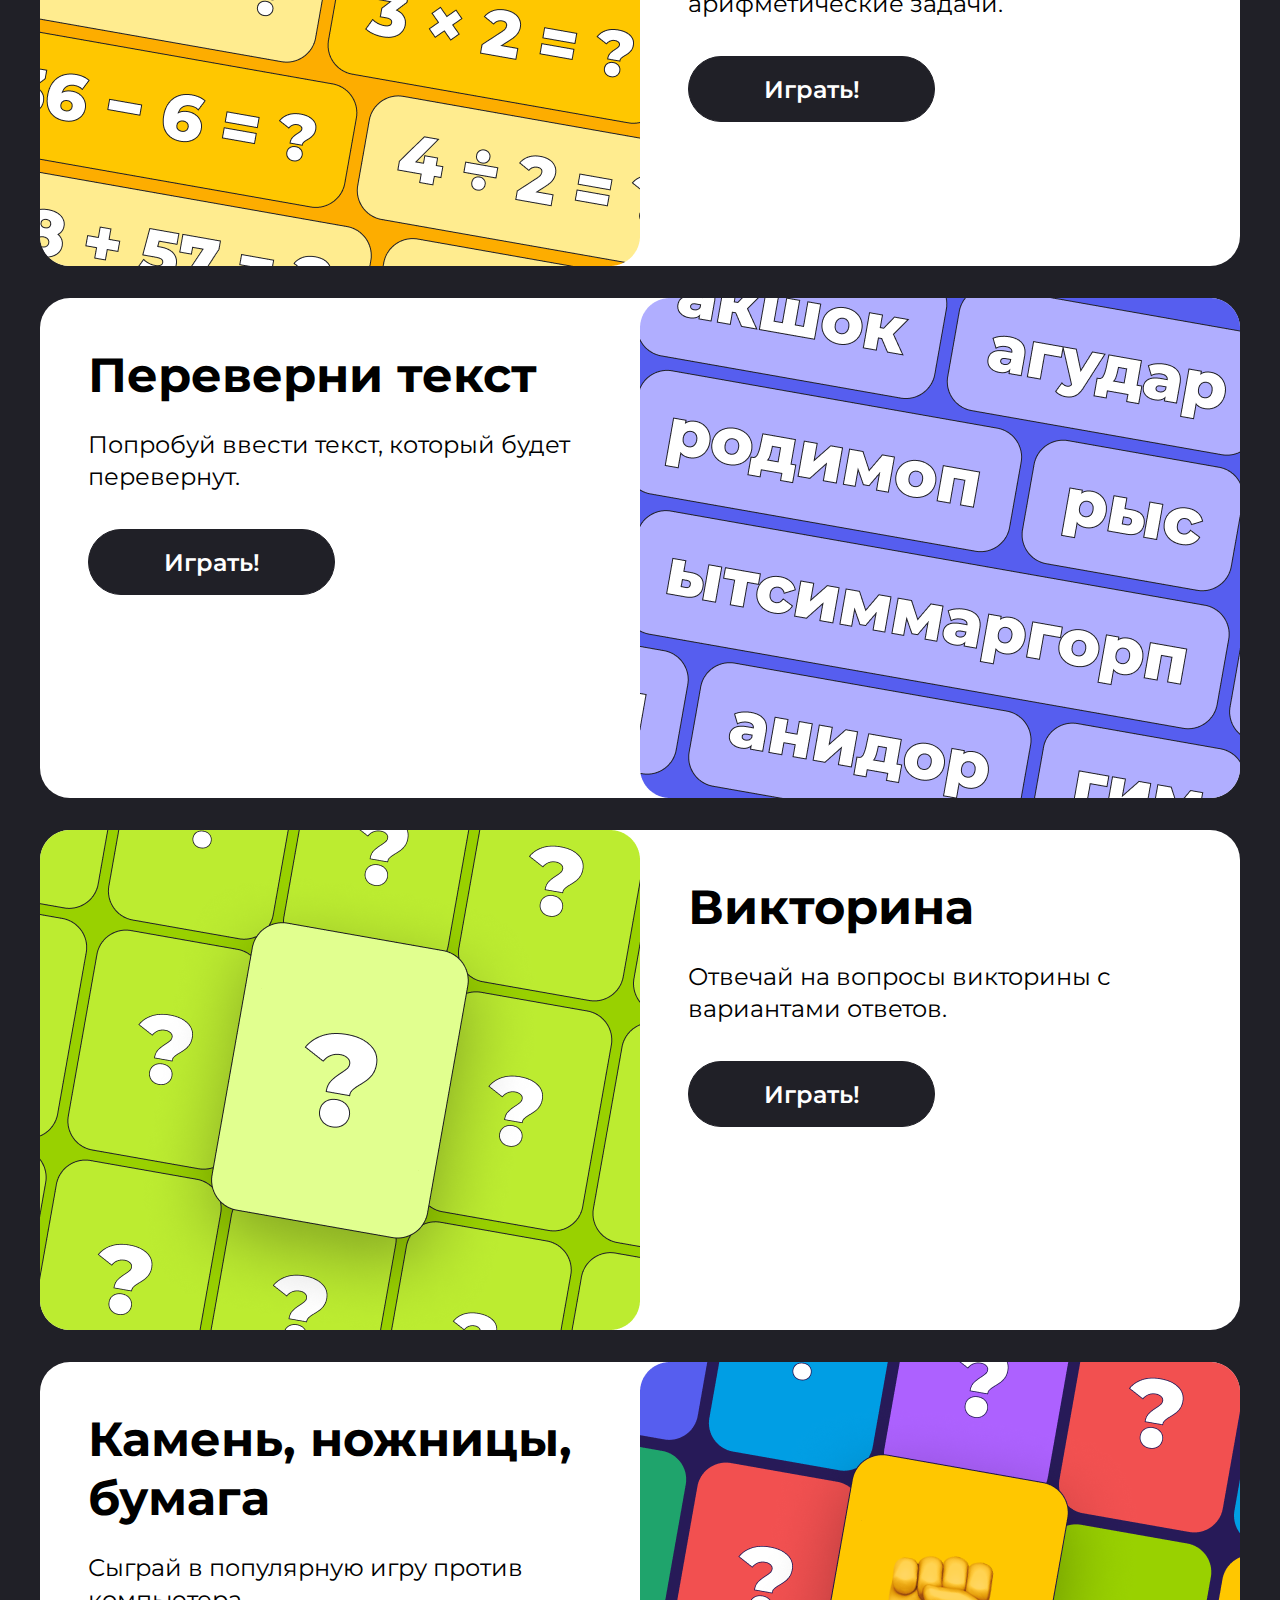
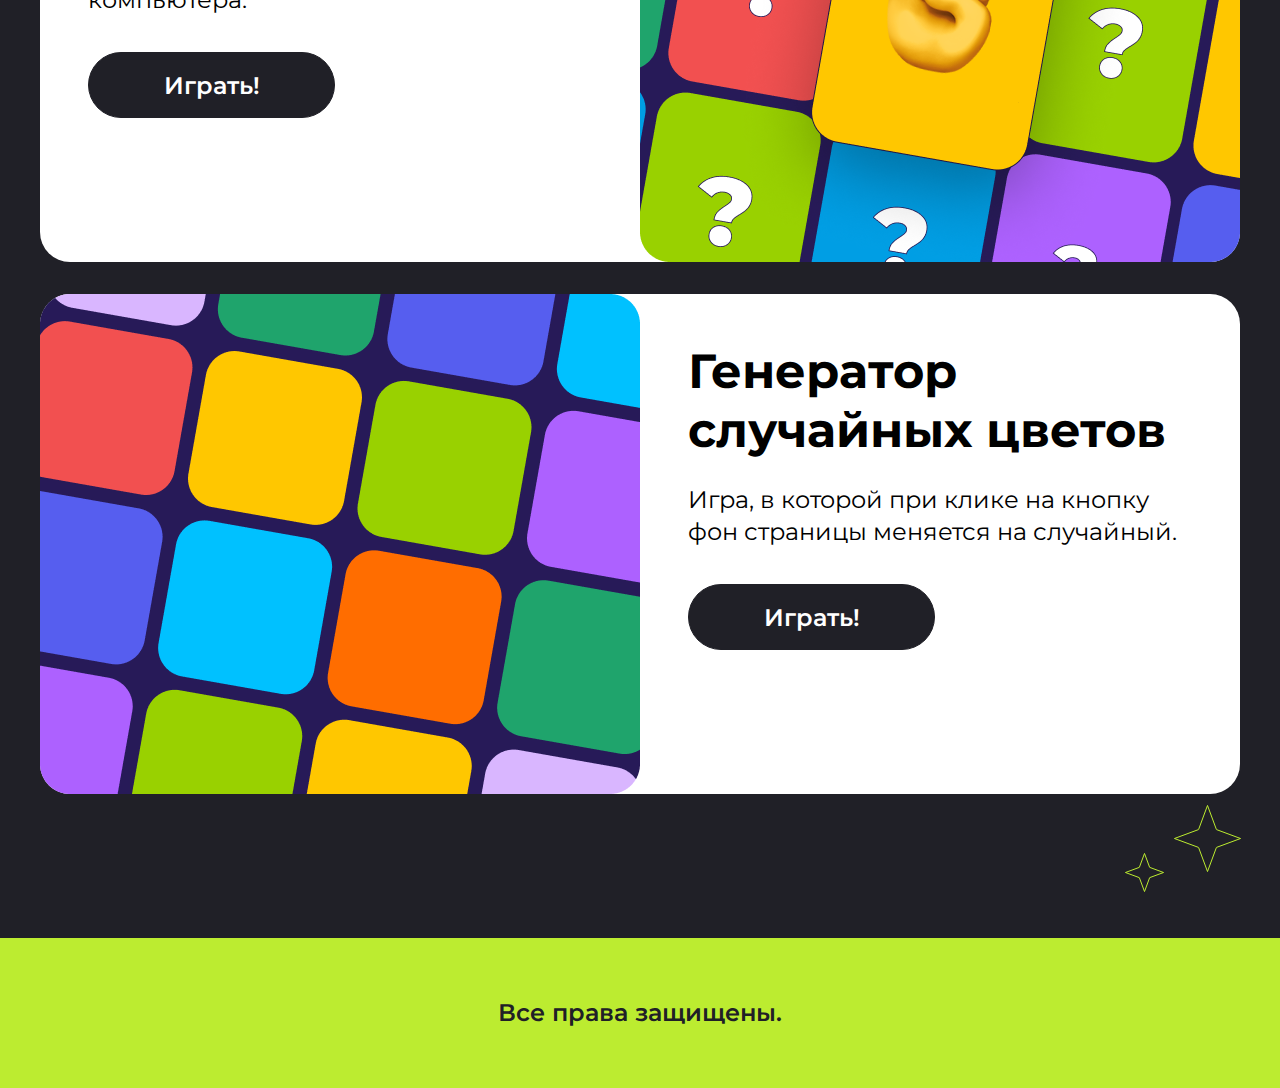
==== commit db8cdebb: "Основы JS" ====
--- a/index.html
+++ b/index.html
@@ -9,10 +9,7 @@
     <link href="https://fonts.googleapis.com/css2?family=Montserrat:ital,wght@0,100..900;1,100..900&display=swap" rel="stylesheet">
     <link rel="stylesheet" href="style.css">
 </head>
-<body>
-    <!-- Скрипты из дз -->
-    <!-- <script src="hw-2.js"></script> -->
-     <script src="hw-3.js"></script>
+<body id="body">
     <section class="top">
          <div class="top__background">
             <svg class="top__background-small-star1" width="57" height="57" viewBox="0 0 57 57" fill="none" xmlns="http://www.w3.org/2000/svg">
@@ -30,7 +27,6 @@
             <svg class="top__background-star" width="160" height="155" viewBox="0 0 160 155" fill="none" xmlns="http://www.w3.org/2000/svg">
                 <path d="M164.226 10.1084C167.072 10.8901 246.284 43.9262 246.284 43.9262L162.242 52.8254L215.335 120.072L140.485 74.1373L132.858 151.995L111.761 70.0034L41.4419 109.004L89.8822 51.7587L3.91711 47.8942L84.7193 23.992L24.6779 -44.2245L109.09 -5.05042L128.408 -80.6362L137.083 -4.88821L213.973 -57.1361L164.226 10.1084Z" fill="#BCEC30" stroke="#202027" stroke-miterlimit="10" stroke-linecap="round"/>
                 </svg>
-                
             <svg class="top__background-superstar" width="587" height="798" viewBox="0 0 587 798" fill="none" xmlns="http://www.w3.org/2000/svg">
                 <path d="M241.793 -10L318 78.3799L1 153" stroke="#202027" stroke-linecap="round"/>
                 <path d="M708.682 48.4063C718.111 51.0311 980.516 161.965 980.516 161.965L702.111 191.848L877.994 417.661L630.036 263.413L604.772 524.856L534.884 249.531L301.938 380.493L462.405 188.266L177.63 175.289L445.303 95.0268L246.404 -134.041L526.036 -2.49627L590.031 -256.31L618.768 -1.95158L873.48 -177.398L708.682 48.4063Z" fill="#BCEC30" stroke="#202027" stroke-miterlimit="10" stroke-linecap="round"/>
@@ -43,8 +39,12 @@
         <h1 class="top__heading">Добро пожаловать <br>на мой сайт мини-игр</h1>
         <p class="top__description">Тебе предстоит пройти несколько увлекательных игр.<br>Если готов, нажимай <b>«Поехали!»</b> и <b>приступай</b>.</p>
         <form class="top__form" action="#about-games">
-            <input class="top__button" type="submit" value="Поехали!" />
+            <input class="top__button button" type="submit" value="Поехали!" />
         </form>
+        <form class="top__form top__form_mobile" action="#games">
+            <input class="top__button button" type="submit" value="Поехали!" />
+        </form>
+        <img src="img/stripe.jpg" alt="stripe" class="top__stripe">
     </section>
     <section class="about" id="about-games">
         <div class="about__background">
@@ -99,7 +99,7 @@
             </a>
         </div>
     </section>
-    <section class="games">
+    <section class="games" id="games">
         <div class="games__background">
             <svg class="games__background-star1" width="36" height="36" viewBox="0 0 36 36" fill="none" xmlns="http://www.w3.org/2000/svg">
                 <path d="M19.5959 1.5971L22.4149 13.5957L22.4675 13.8195L22.6716 13.9252L33.6151 19.5956L21.6165 22.4146L21.3927 22.4671L21.2869 22.6713L15.6166 33.6148L12.7976 21.6162L12.745 21.3924L12.5409 21.2866L1.5974 15.6163L13.596 12.7973L13.8198 12.7447L13.9256 12.5406L19.5959 1.5971Z" stroke="#BCEC30"/>
@@ -120,78 +120,76 @@
                 <div class="games__item-content">
                     <h3 class="games__item-name">Угадай число</h3>
                     <p class="games__item-description">Попробуй угадать случайное число от 1 до 100.</p>
-                    <form class="games__item-form" action="#">
-                        <input class="games__item-button" type="submit" value="Играть!" />
+                    <form class="games__item-form" action="#number">
+                        <input onclick="number()" class="games__item-button button" type="submit" value="Играть!" />
                     </form>
                 </div>
-                <div class="games__item-img">
-                    <img src="img/number-big.png" alt="number">
-                </div>
+                <img class="games__item-img" src="img/number-big.png" alt="number">
             </div>
             <div class="games__item" id="arithmetic">
                 <div class="games__item-content">
                     <h3 class="games__item-name">Простая арифметика</h3>
                     <p class="games__item-description">Попробуй решить простые арифметические задачи.</p>
-                    <form class="games__item-form" action="#">
-                        <input class="games__item-button" type="submit" value="Играть!" />
+                    <form class="games__item-form" action="#arithmetic">
+                        <input onclick="arithmetic()" class="games__item-button button" type="submit" value="Играть!" />
                     </form>
                 </div>
-                <div class="games__item-img">
-                    <img src="img/arithmetic-big.png" alt="number">
-                </div>
+                <img class="games__item-img" src="img/arithmetic-big.png" alt="arithmetic">
             </div>
             <div class="games__item" id="text">
                 <div class="games__item-content">
                     <h3 class="games__item-name">Переверни текст</h3>
                     <p class="games__item-description">Попробуй ввести текст, который будет перевернут.</p>
-                    <form class="games__item-form" action="#">
-                        <input class="games__item-button" type="submit" value="Играть!" />
+                    <form class="games__item-form" action="#text">
+                        <input onclick="textFlip()" class="games__item-button button" type="submit" value="Играть!" />
                     </form>
                 </div>
-                <div class="games__item-img">
-                    <img src="img/text-big.png" alt="number">
-                </div>
+                <img class="games__item-img" src="img/text-big.png" alt="text">
             </div>
             <div class="games__item" id="quiz">
                 <div class="games__item-content">
                     <h3 class="games__item-name">Викторина</h3>
                     <p class="games__item-description">Отвечай на вопросы викторины с вариантами ответов.</p>
-                    <form class="games__item-form" action="#">
-                        <input class="games__item-button" type="submit" value="Играть!" />
+                    <form class="games__item-form" action="#quiz">
+                        <input onclick="quizGame()" class="games__item-button button" type="submit" value="Играть!" />
                     </form>
                 </div>
-                <div class="games__item-img">
-                    <img src="img/quiz-big.png" alt="number">
-                </div>
+                <img class="games__item-img" src="img/quiz-big.png" alt="quiz">
             </div>
             <div class="games__item" id="rps">
                 <div class="games__item-content">
                     <h3 class="games__item-name">Камень, ножницы, бумага</h3>
                     <p class="games__item-description">Сыграй в популярную игру против компьютера.</p>
-                    <form class="games__item-form" action="#">
-                        <input class="games__item-button" type="submit" value="Играть!" />
+                    <form class="games__item-form" action="#rps">
+                        <input onclick="rockPaperScissors()" class="games__item-button button" type="submit" value="Играть!" />
                     </form>
                 </div>
-                <div class="games__item-img">
-                    <img src="img/rps-big.png" alt="number">
-                </div>
+                <img class="games__item-img" src="img/rps-big.png" alt="rps">
             </div>
             <div class="games__item" id="generator">
                 <div class="games__item-content">
                     <h3 class="games__item-name">Генератор случайных цветов</h3>
                     <p class="games__item-description">Игра, в которой при клике на кнопку фон страницы меняется на случайный.</p>
-                    <form class="games__item-form" action="#">
-                        <input class="games__item-button" type="submit" value="Играть!" />
+                    <form class="games__item-form" action="#generator">
+                        <input onclick="changeColor()" class="games__item-button button" type="submit" value="Играть!" />
                     </form>
                 </div>
-                <div class="games__item-img">
-                    <img src="img/generator-big.png" alt="number">
-                </div>
+                <img class="games__item-img" src="img/generator-big.png" alt="generator">
             </div>
         </div>
     </section>
     <footer class="footer">
         <h4 class="footer__information">Все права защищены.</h4>
     </footer>
+    <script src="scripts.js"></script>
+    <!-- Скрипты из дз -->
+    <!-- <script src="hw-2.js"></script> -->
+    <!-- <script src="hw-3.js"></script> -->
+    <!-- <script src="hw-4.js"></script> -->
+    <!-- <script src="hw-5.js"></script> -->
+    <!-- <script src="hw-6.js"></script> -->
+    <!-- <script src="hw-7.js"></script> -->
+    <!-- <script src="hw-8.js"></script> -->
+
 </body>
 </html>--- a/style.css
+++ b/style.css
@@ -7,88 +7,11 @@
   text-decoration: none;
 }
 
-h2 {
-  font-family: Montserrat;
-  font-size: 64px;
-  font-weight: 700;
-  line-height: 78px;
-  text-align: left;
-  color: #FFFFFF;
-}
-
-.footer {
-  height: 150px;
-  background: #BCEC30;
-}
-.footer__information {
-  color: #202027;
-  font-family: Montserrat;
-  font-size: 24px;
-  font-weight: 600;
-  text-align: center;
-  padding-top: 60px;
-}
-
-.top {
-  position: relative;
-  height: 800px;
-  background-color: #E1FF8F;
-  padding-left: calc(50% - 600px);
-  padding-right: calc(50% - 600px);
-}
-.top__background-small-star1 {
-  position: absolute;
-  top: 94px;
-  left: 4%;
-}
-.top__background-small-star2 {
-  position: absolute;
-  top: 69px;
-  left: 10%;
-}
-.top__background-small-star3 {
-  position: absolute;
-  top: 538px;
-  left: 65%;
-}
-.top__background-small-star4 {
-  position: absolute;
-  top: 568px;
-  left: 70%;
-}
-.top__background-star {
-  display: none;
-}
-.top__background-superstar {
-  position: absolute;
-  right: 0%;
-}
-.top__heading {
-  z-index: 1;
-  padding-top: 196px;
-  color: #202027;
-  font-family: Montserrat;
-  font-size: 64px;
-  font-weight: 700;
-  line-height: 78px;
-  letter-spacing: 0px;
-  text-align: left;
-}
-.top__description {
-  z-index: 1;
-  padding-top: 24px;
-  color: rgb(32, 32, 39);
-  font-family: Montserrat;
-  font-size: 24px;
-  font-weight: 400;
-  line-height: 32px;
-  letter-spacing: 0px;
-  text-align: left;
-}
-.top__form {
-  padding-top: 48px;
-}
-.top__button {
+html {
+  scroll-behavior: smooth;
+}
+
+.button {
   width: 247px;
   height: 66px;
   box-sizing: border-box;
@@ -101,11 +24,112 @@
   font-weight: 600;
   text-align: center;
 }
-.top__button:hover {
+.button:hover {
   background: #FFFFFF;
   color: #202027;
 }
 
+h2 {
+  font-family: Montserrat;
+  font-size: 64px;
+  font-weight: 700;
+  line-height: 78px;
+  text-align: left;
+  color: #FFFFFF;
+}
+
+.footer {
+  height: 150px;
+  background: #BCEC30;
+}
+.footer__information {
+  color: #202027;
+  font-family: Montserrat;
+  font-size: 24px;
+  font-weight: 600;
+  text-align: center;
+  padding-top: 60px;
+}
+
+.top {
+  position: relative;
+  overflow-x: hidden;
+  height: 800px;
+  background-color: #E1FF8F;
+  padding-left: calc(50% - 600px);
+  padding-right: calc(50% - 600px);
+}
+.top__background-small-star1 {
+  position: absolute;
+  top: 94px;
+  left: 4%;
+}
+.top__background-small-star2 {
+  position: absolute;
+  top: 69px;
+  left: 10%;
+}
+.top__background-small-star3 {
+  position: absolute;
+  top: 538px;
+  left: 65%;
+}
+.top__background-small-star4 {
+  position: absolute;
+  top: 568px;
+  left: 70%;
+}
+.top__background-star {
+  display: none;
+}
+.top__background-superstar {
+  position: absolute;
+  right: 0%;
+}
+.top__heading {
+  z-index: 1;
+  padding-top: 196px;
+  color: #202027;
+  font-family: Montserrat;
+  font-size: 64px;
+  font-weight: 700;
+  line-height: 78px;
+  letter-spacing: 0px;
+  text-align: left;
+}
+.top__description {
+  z-index: 1;
+  padding-top: 24px;
+  color: rgb(32, 32, 39);
+  font-family: Montserrat;
+  font-size: 24px;
+  font-weight: 400;
+  line-height: 32px;
+  letter-spacing: 0px;
+  text-align: left;
+}
+.top__form {
+  padding-top: 48px;
+}
+.top__form_mobile {
+  display: none;
+}
+.top__stripe {
+  position: absolute;
+  height: 90px;
+  bottom: 0%;
+  left: 0%;
+  animation: scroll 20s linear infinite;
+}
+
+@keyframes scroll {
+  0% {
+    transform: translateX(0);
+  }
+  100% {
+    transform: translateX(-100%);
+  }
+}
 .about {
   position: relative;
   background-color: #202027;
@@ -221,6 +245,80 @@
   text-align: left;
 }
 
+.games {
+  position: relative;
+  background-color: #202027;
+  padding-left: calc(50% - 600px);
+  padding-right: calc(50% - 600px);
+}
+.games__background {
+  z-index: 0;
+}
+.games__background-star1 {
+  position: absolute;
+  right: 9%;
+  top: 93px;
+}
+.games__background-star2 {
+  position: absolute;
+  right: 3%;
+  top: 126px;
+}
+.games__background-star3 {
+  position: absolute;
+  right: 9%;
+  bottom: 45px;
+}
+.games__background-star4 {
+  position: absolute;
+  right: 3%;
+  bottom: 65px;
+}
+.games__heading {
+  padding-top: 46px;
+  padding-bottom: 40px;
+}
+.games__items {
+  padding-bottom: 144px;
+}
+.games__item {
+  display: flex;
+  margin-top: 32px;
+  max-width: 1200px;
+  background-color: #FFFFFF;
+  border-radius: 30px;
+}
+.games__item:nth-child(2n-1) {
+  flex-direction: row;
+}
+.games__item:nth-child(2n) {
+  flex-direction: row-reverse;
+}
+.games__item-content {
+  max-width: 600px;
+  padding-left: 48px;
+  padding-right: 48px;
+}
+.games__item-name {
+  padding-top: 48px;
+  font-family: Montserrat;
+  font-size: 48px;
+  font-weight: 700;
+  line-height: 59px;
+  text-align: left;
+}
+.games__item-description {
+  padding-top: 24px;
+  font-family: Montserrat;
+  font-size: 24px;
+  font-weight: 400;
+  line-height: 32px;
+  text-align: left;
+}
+.games__item-form {
+  padding-top: 36px;
+}
+
 @media (max-width: 1024px) {
   .top {
     padding-left: 24px;
@@ -289,8 +387,45 @@
     background-image: url(img/generator.png);
     background-repeat: no-repeat;
   }
+  .games {
+    padding-left: 24px;
+    padding-right: 24px;
+  }
+  .games__heading {
+    padding-top: 48px;
+    padding-bottom: 24px;
+    font-size: 40px;
+  }
+  .games__items {
+    padding-bottom: 48px;
+  }
+  .games__item {
+    max-width: 768px;
+  }
+  .games__item-content {
+    padding-left: 29px;
+    padding-right: 29px;
+    padding-top: 29px;
+    padding-bottom: 32px;
+  }
+  .games__item:nth-child(2n-1) {
+    flex-direction: column-reverse;
+  }
+  .games__item:nth-child(2n) {
+    flex-direction: column-reverse;
+  }
 }
 @media (max-width: 767px) {
+  .button {
+    width: 285px;
+    height: 55px;
+    font-size: 16px;
+    line-height: 23px;
+  }
+  .button:hover {
+    background: #202027;
+    color: #FFFFFF;
+  }
   .top {
     padding-left: 17px;
     padding-right: 17px;
@@ -337,28 +472,61 @@
     text-align: center;
   }
   .top__form {
+    display: none;
+  }
+  .top__form_mobile {
+    display: block;
     padding-top: 36px;
   }
   .top__button {
     margin-left: calc(50% - 142.5px);
     margin-right: calc(50% - 142.5px);
-    width: 285px;
-    height: 55px;
-    font-family: Montserrat;
-    font-size: 16px;
-    font-weight: 600;
-    line-height: 22.67px;
-    text-align: center;
-  }
-  .top__button:hover {
-    background: #202027;
-    color: #FFFFFF;
+  }
+  .top__stripe {
+    height: 52px;
   }
   .about {
     display: none;
   }
   .games {
+    padding-left: 16px;
+    padding-right: 16px;
+  }
+  .games__background {
     display: none;
+  }
+  .games__heading {
+    padding-top: 48px;
+    padding-bottom: 24px;
+    font-size: 40px;
+  }
+  .games__items {
+    padding-bottom: 48px;
+  }
+  .games__item {
+    max-width: 343px;
+  }
+  .games__item-content {
+    padding-left: 29px;
+    padding-right: 29px;
+    padding-top: 29px;
+    padding-bottom: 32px;
+  }
+  .games__item-name {
+    padding-top: 0px;
+    font-size: 32px;
+    line-height: 39px;
+  }
+  .games__item-description {
+    font-size: 16px;
+    font-weight: 400;
+    line-height: 20px;
+  }
+  .games__item:nth-child(2n-1) {
+    flex-direction: column-reverse;
+  }
+  .games__item:nth-child(2n) {
+    flex-direction: column-reverse;
   }
   .footer {
     height: 100px;
@@ -367,95 +535,4 @@
     font-size: 16px;
     padding-top: 40px;
   }
-}
-.games {
-  position: relative;
-  background-color: #202027;
-  padding-left: calc(50% - 600px);
-  padding-right: calc(50% - 600px);
-}
-.games__background {
-  z-index: 0;
-}
-.games__background-star1 {
-  position: absolute;
-  right: 9%;
-  top: 93px;
-}
-.games__background-star2 {
-  position: absolute;
-  right: 3%;
-  top: 126px;
-}
-.games__background-star3 {
-  position: absolute;
-  right: 9%;
-  bottom: 45px;
-}
-.games__background-star4 {
-  position: absolute;
-  right: 3%;
-  bottom: 65px;
-}
-.games__heading {
-  padding-top: 46px;
-  padding-bottom: 40px;
-}
-.games__items {
-  padding-bottom: 144px;
-}
-.games__item {
-  display: flex;
-  margin-top: 32px;
-  max-width: 1200px;
-  height: 500px;
-  background-color: #FFFFFF;
-  border-radius: 30px;
-}
-.games__item:nth-child(2n-1) {
-  flex-direction: row;
-}
-.games__item:nth-child(2n) {
-  flex-direction: row-reverse;
-}
-.games__item-content {
-  max-width: 600px;
-  padding-left: 48px;
-  padding-right: 48px;
-}
-.games__item-name {
-  padding-top: 48px;
-  font-family: Montserrat;
-  font-size: 48px;
-  font-weight: 700;
-  line-height: 59px;
-  text-align: left;
-}
-.games__item-description {
-  padding-top: 24px;
-  font-family: Montserrat;
-  font-size: 24px;
-  font-weight: 400;
-  line-height: 32px;
-  text-align: left;
-}
-.games__item-form {
-  padding-top: 36px;
-}
-.games__item-button {
-  width: 247px;
-  height: 66px;
-  box-sizing: border-box;
-  border: 1px solid #202027;
-  border-radius: 60px;
-  background: #202027;
-  color: #FFFFFF;
-  font-family: Montserrat;
-  font-size: 24px;
-  font-weight: 600;
-  text-align: center;
-}
-.games__item-button:hover {
-  background: #FFFFFF;
-  color: #202027;
 }/*# sourceMappingURL=style.css.map */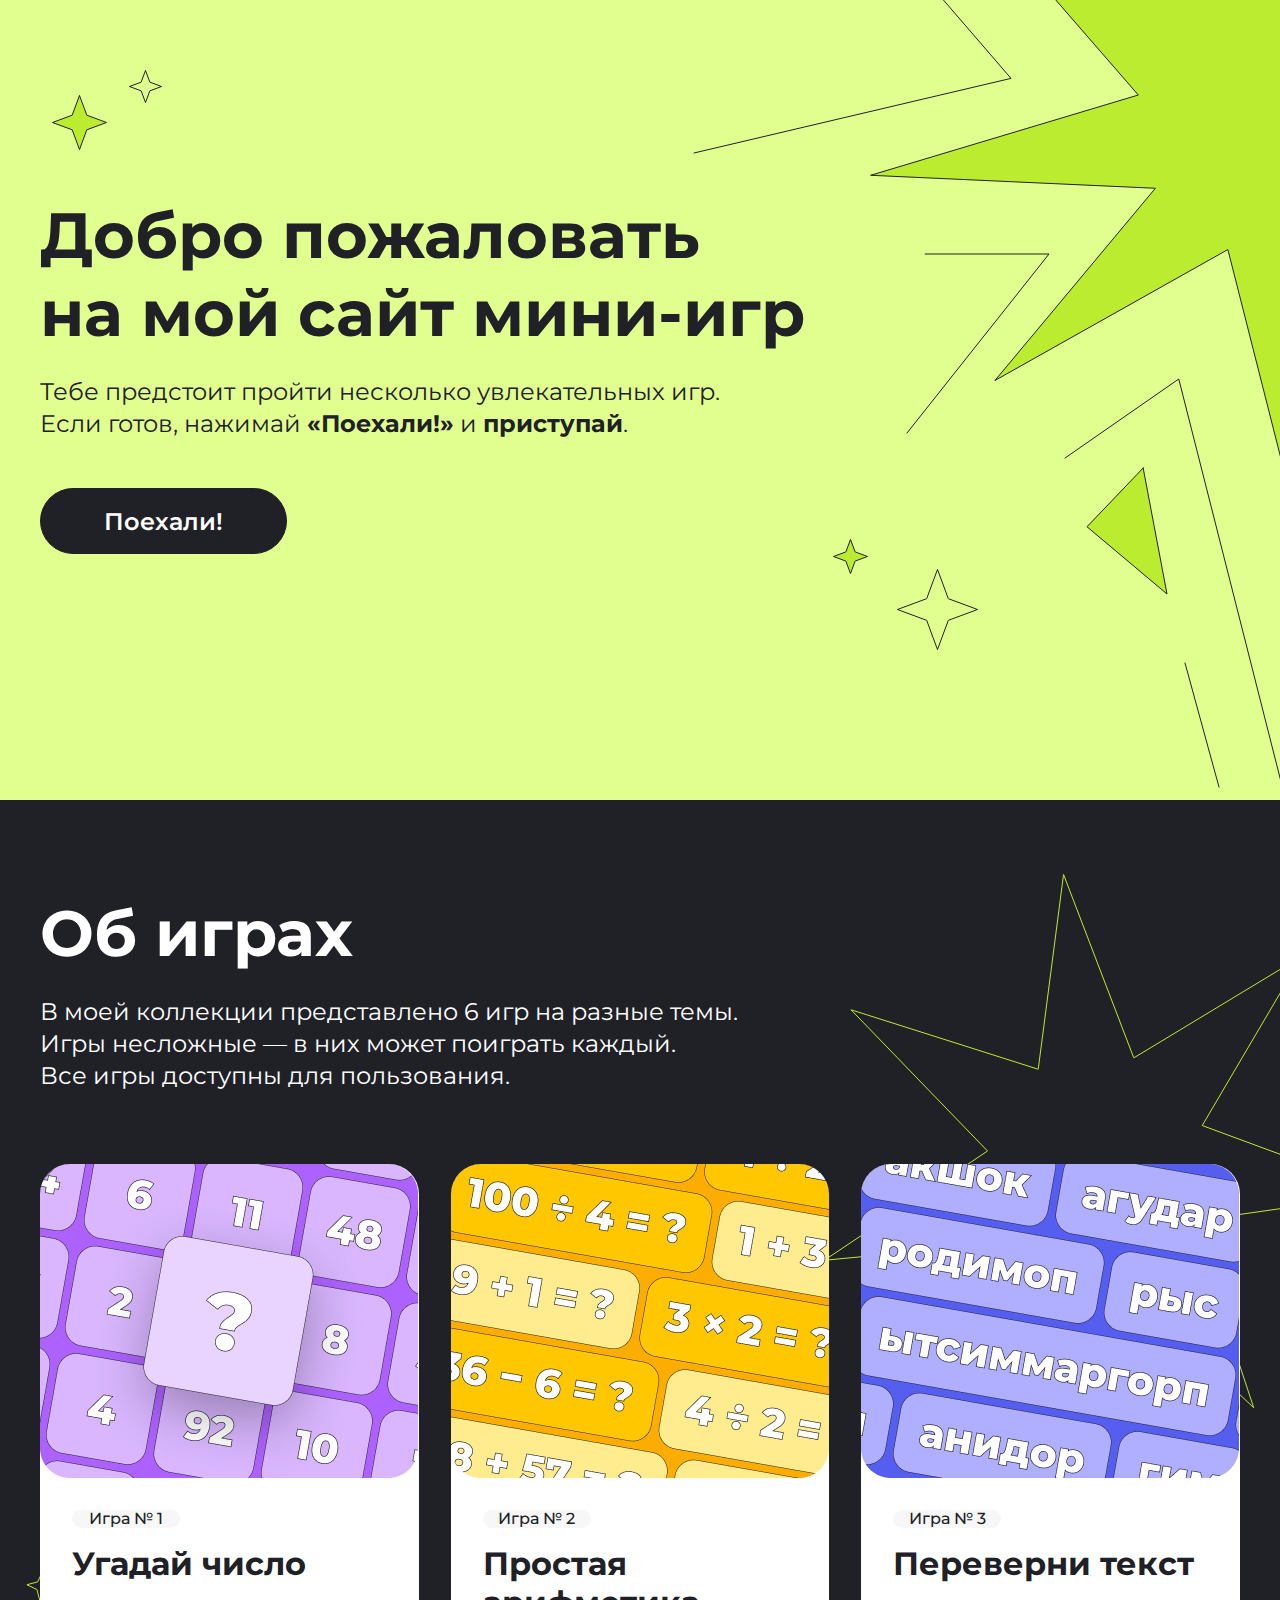
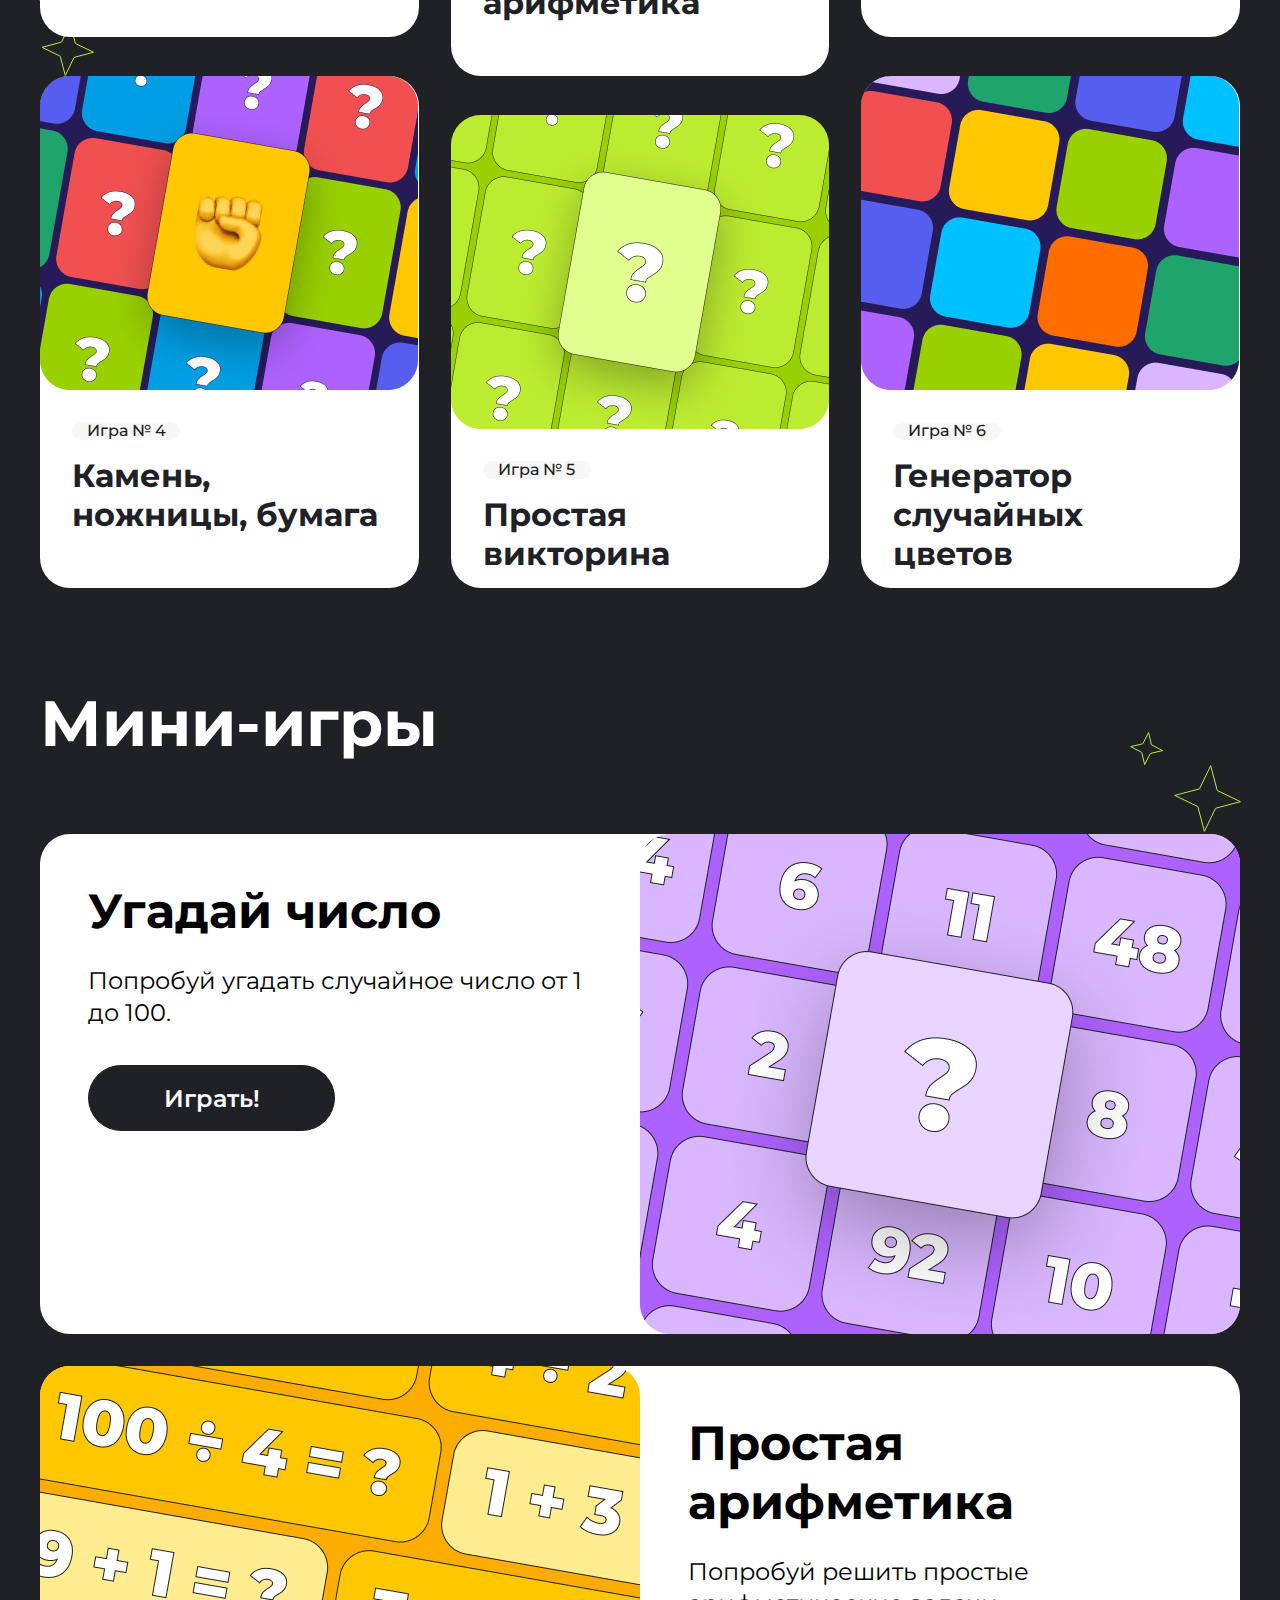
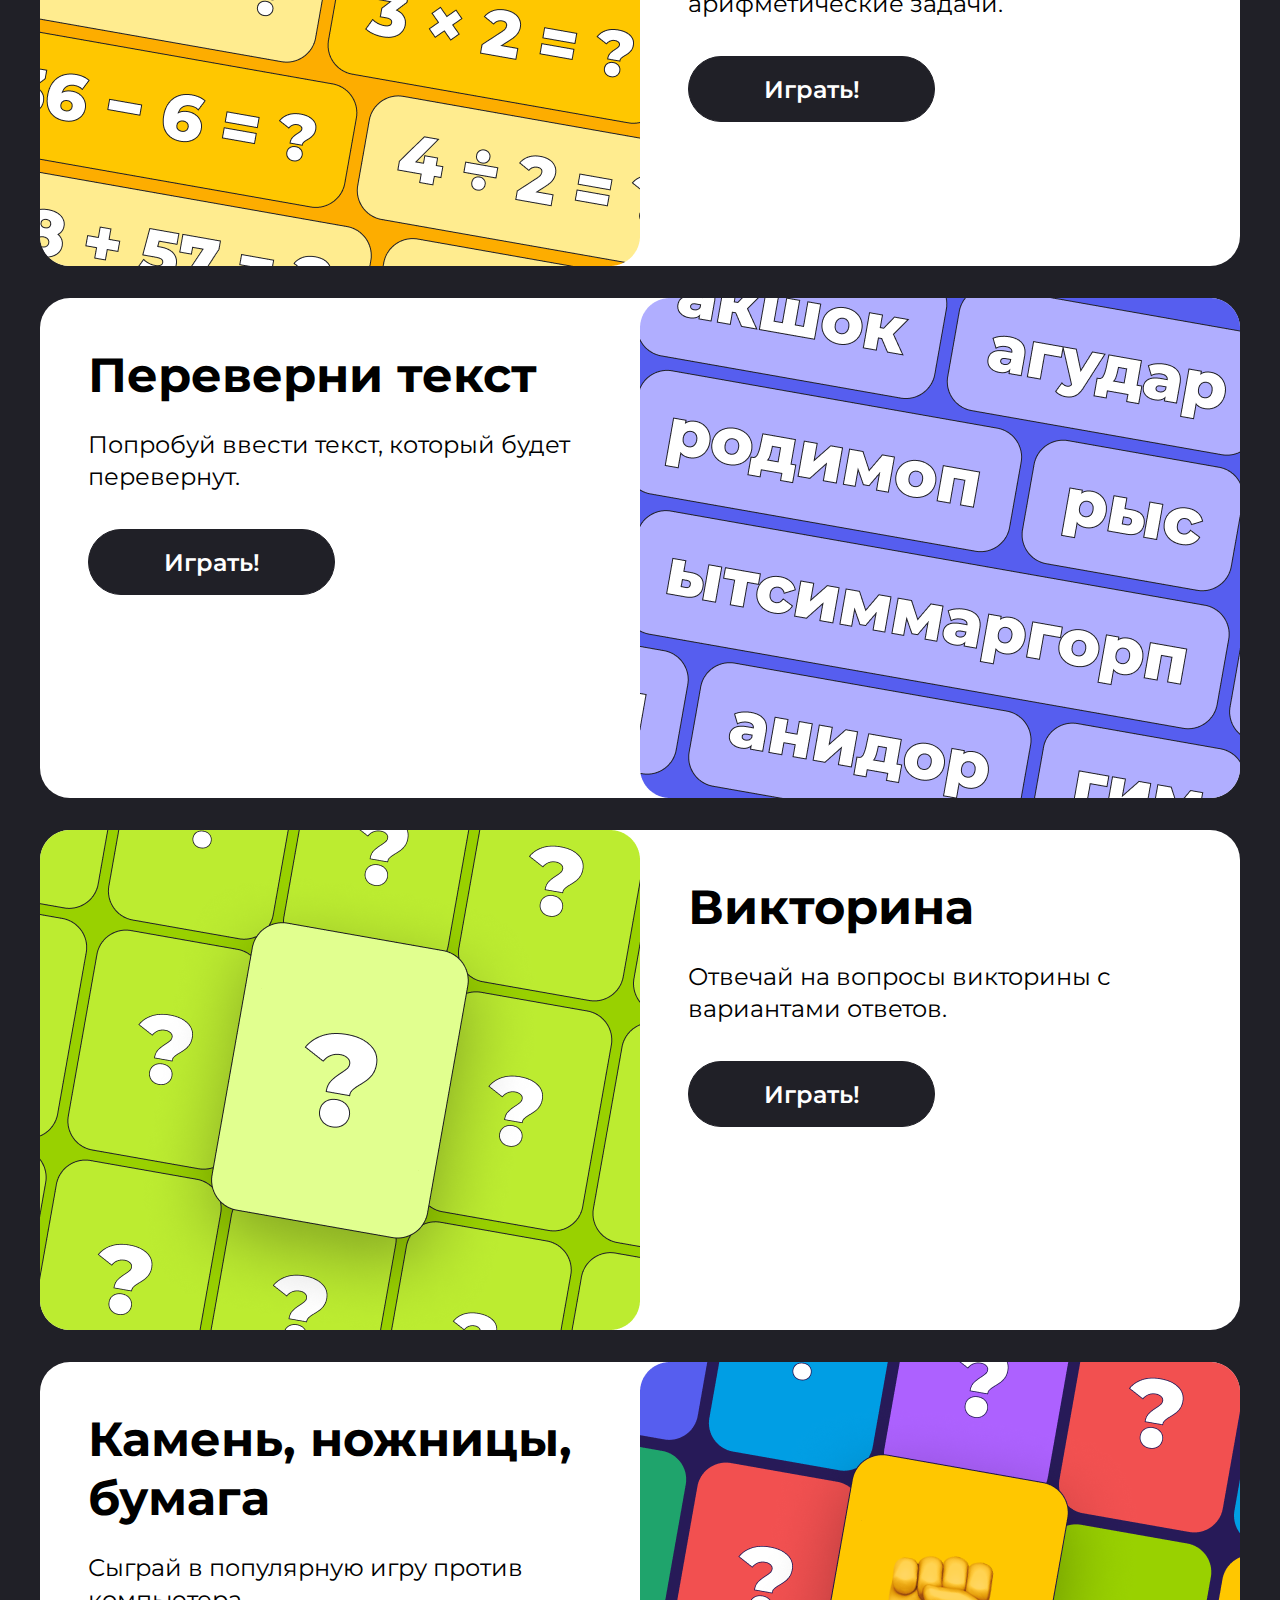
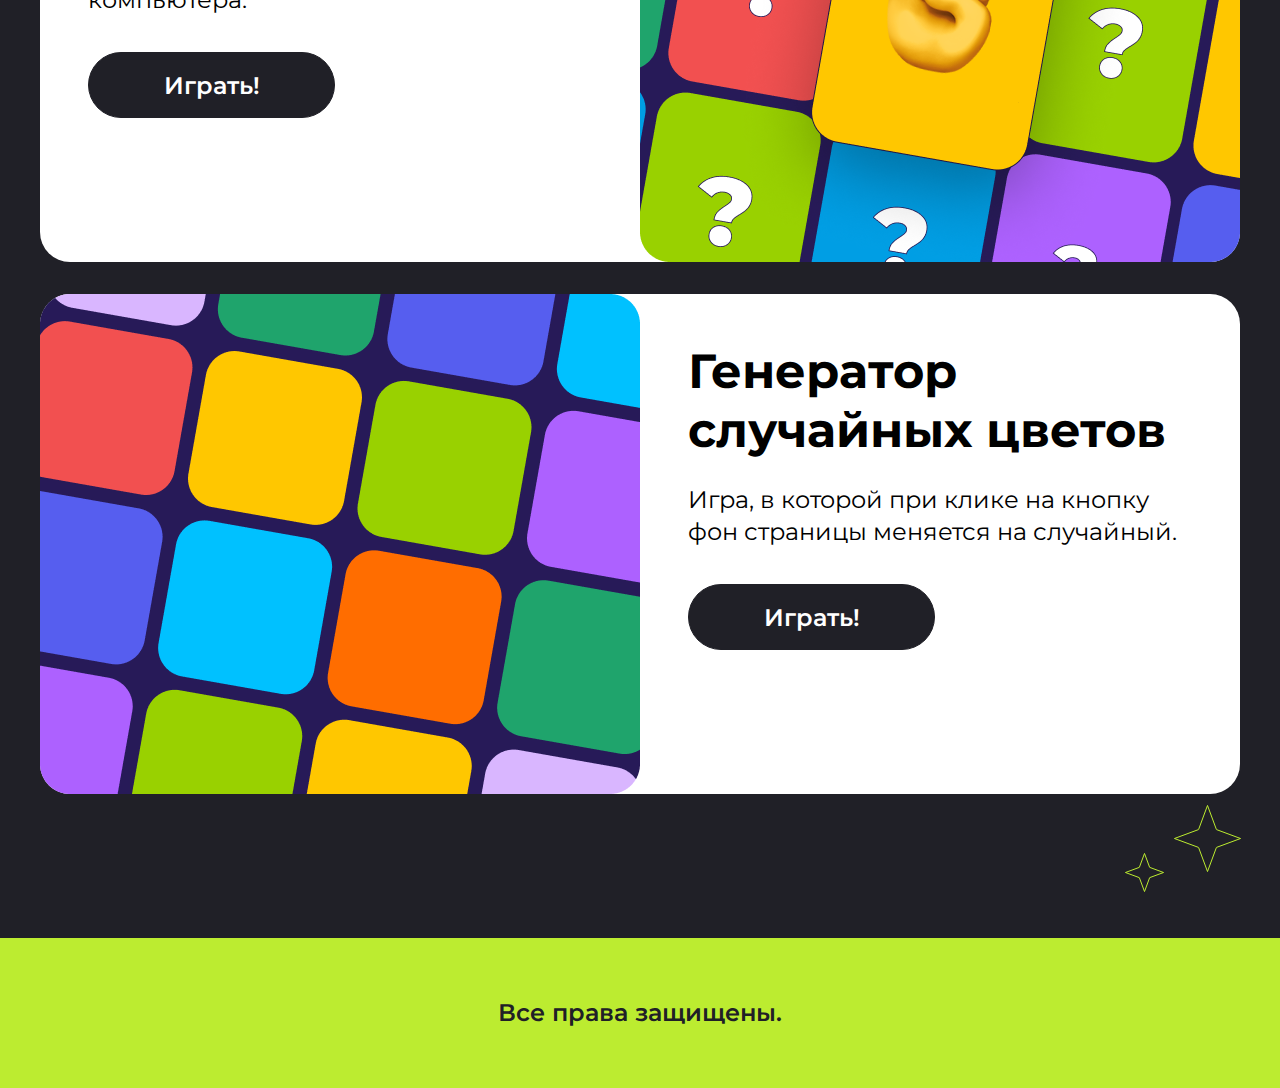
==== commit 8678d1d2: "Revert "hw9"" ====
--- a/index.html
+++ b/index.html
@@ -9,7 +9,7 @@
     <link href="https://fonts.googleapis.com/css2?family=Montserrat:ital,wght@0,100..900;1,100..900&display=swap" rel="stylesheet">
     <link rel="stylesheet" href="style.css">
 </head>
-<body id="body">
+<body>
     <section class="top">
          <div class="top__background">
             <svg class="top__background-small-star1" width="57" height="57" viewBox="0 0 57 57" fill="none" xmlns="http://www.w3.org/2000/svg">
@@ -44,7 +44,6 @@
         <form class="top__form top__form_mobile" action="#games">
             <input class="top__button button" type="submit" value="Поехали!" />
         </form>
-        <img src="img/stripe.jpg" alt="stripe" class="top__stripe">
     </section>
     <section class="about" id="about-games">
         <div class="about__background">
@@ -161,7 +160,7 @@
                     <h3 class="games__item-name">Камень, ножницы, бумага</h3>
                     <p class="games__item-description">Сыграй в популярную игру против компьютера.</p>
                     <form class="games__item-form" action="#rps">
-                        <input onclick="rockPaperScissors()" class="games__item-button button" type="submit" value="Играть!" />
+                        <input class="games__item-button button" type="submit" value="Играть!" />
                     </form>
                 </div>
                 <img class="games__item-img" src="img/rps-big.png" alt="rps">
@@ -171,7 +170,7 @@
                     <h3 class="games__item-name">Генератор случайных цветов</h3>
                     <p class="games__item-description">Игра, в которой при клике на кнопку фон страницы меняется на случайный.</p>
                     <form class="games__item-form" action="#generator">
-                        <input onclick="changeColor()" class="games__item-button button" type="submit" value="Играть!" />
+                        <input class="games__item-button button" type="submit" value="Играть!" />
                     </form>
                 </div>
                 <img class="games__item-img" src="img/generator-big.png" alt="generator">
@@ -188,8 +187,7 @@
     <!-- <script src="hw-4.js"></script> -->
     <!-- <script src="hw-5.js"></script> -->
     <!-- <script src="hw-6.js"></script> -->
-    <!-- <script src="hw-7.js"></script> -->
-    <!-- <script src="hw-8.js"></script> -->
+    <script src="hw-7.js"></script>
 
 </body>
 </html>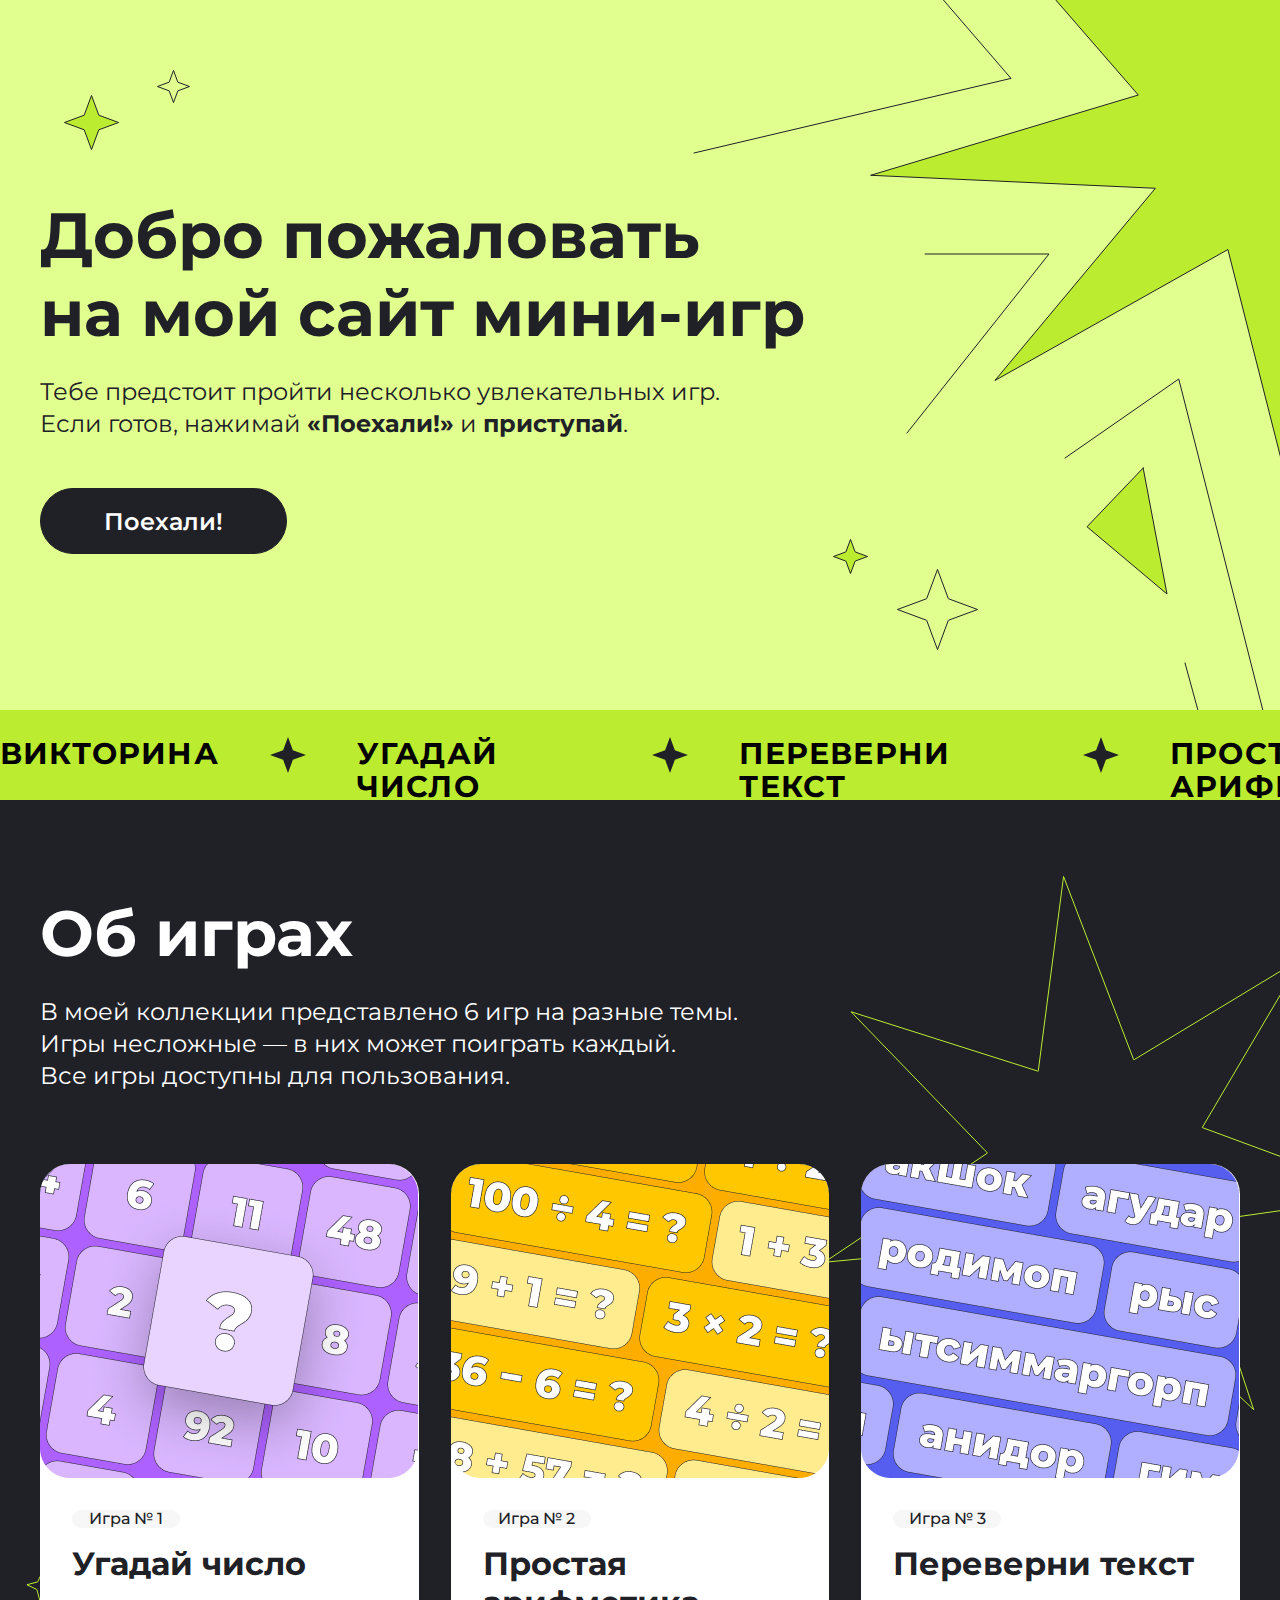
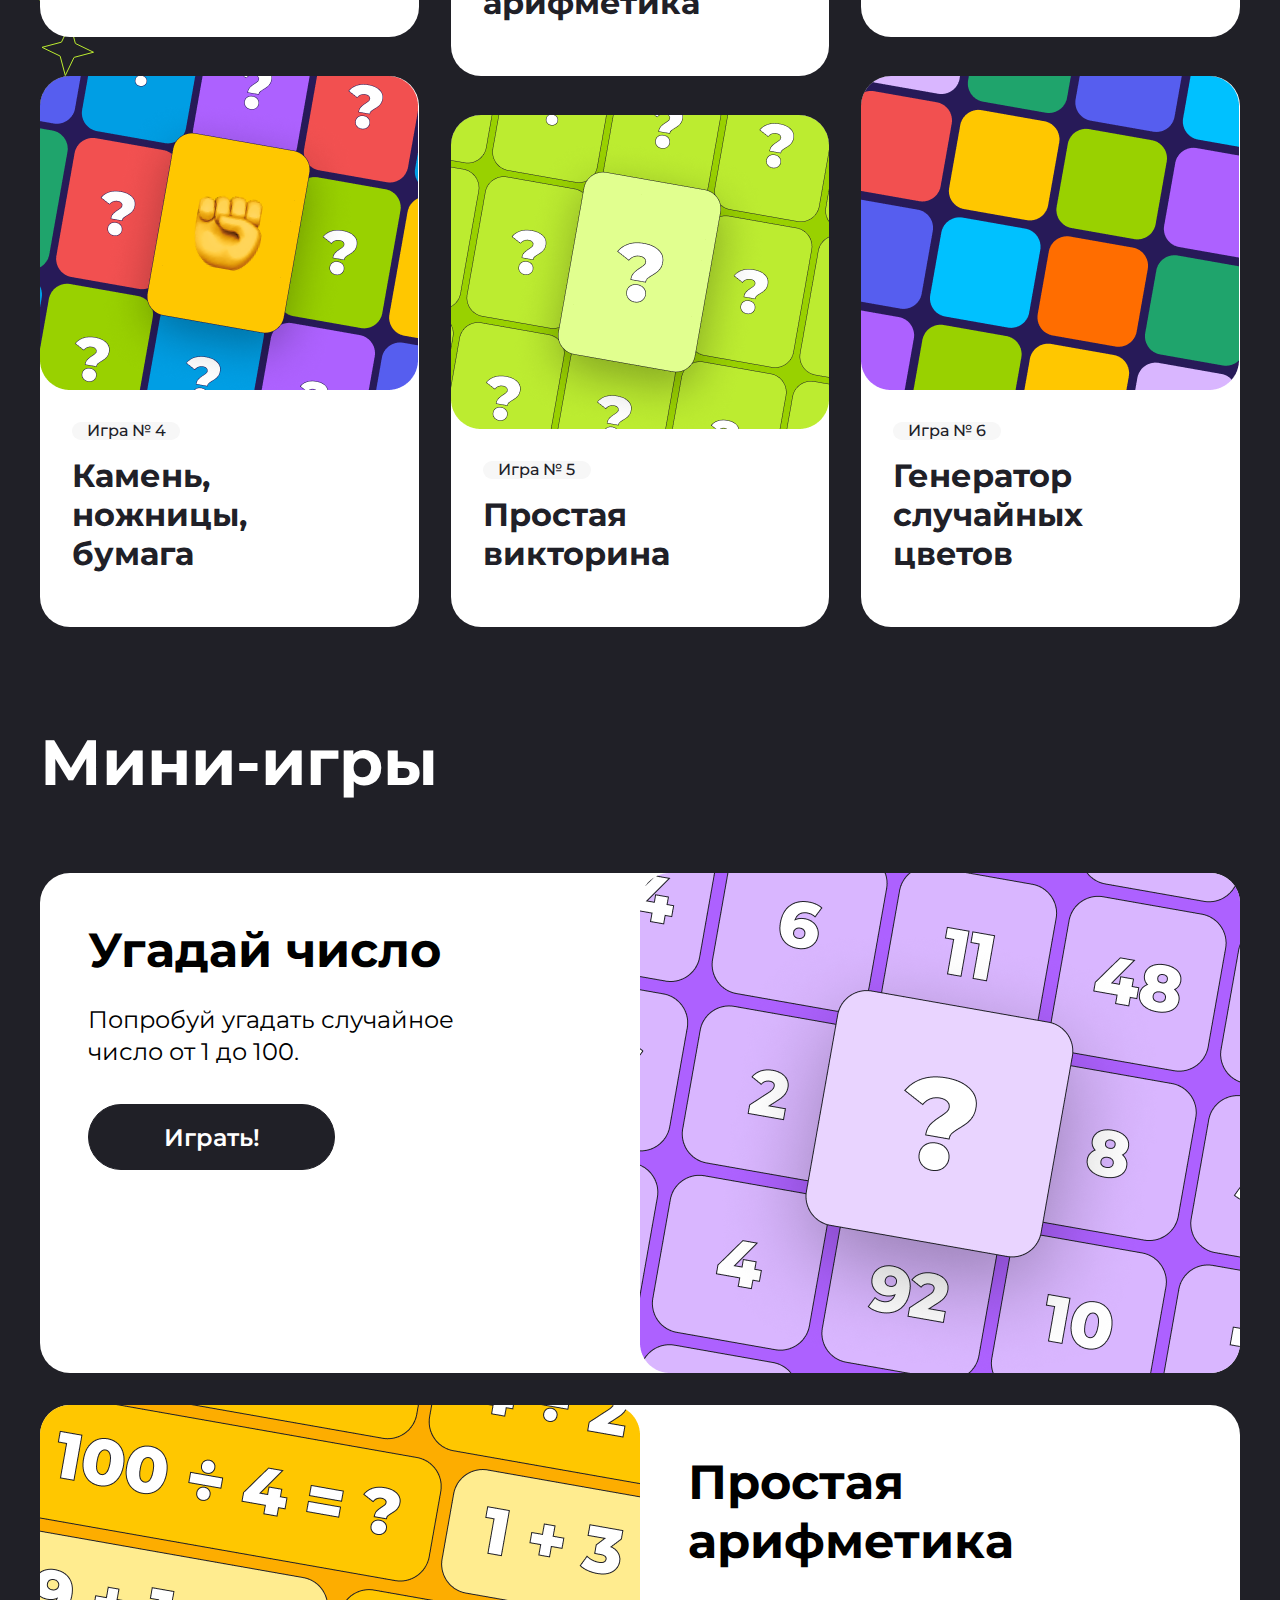
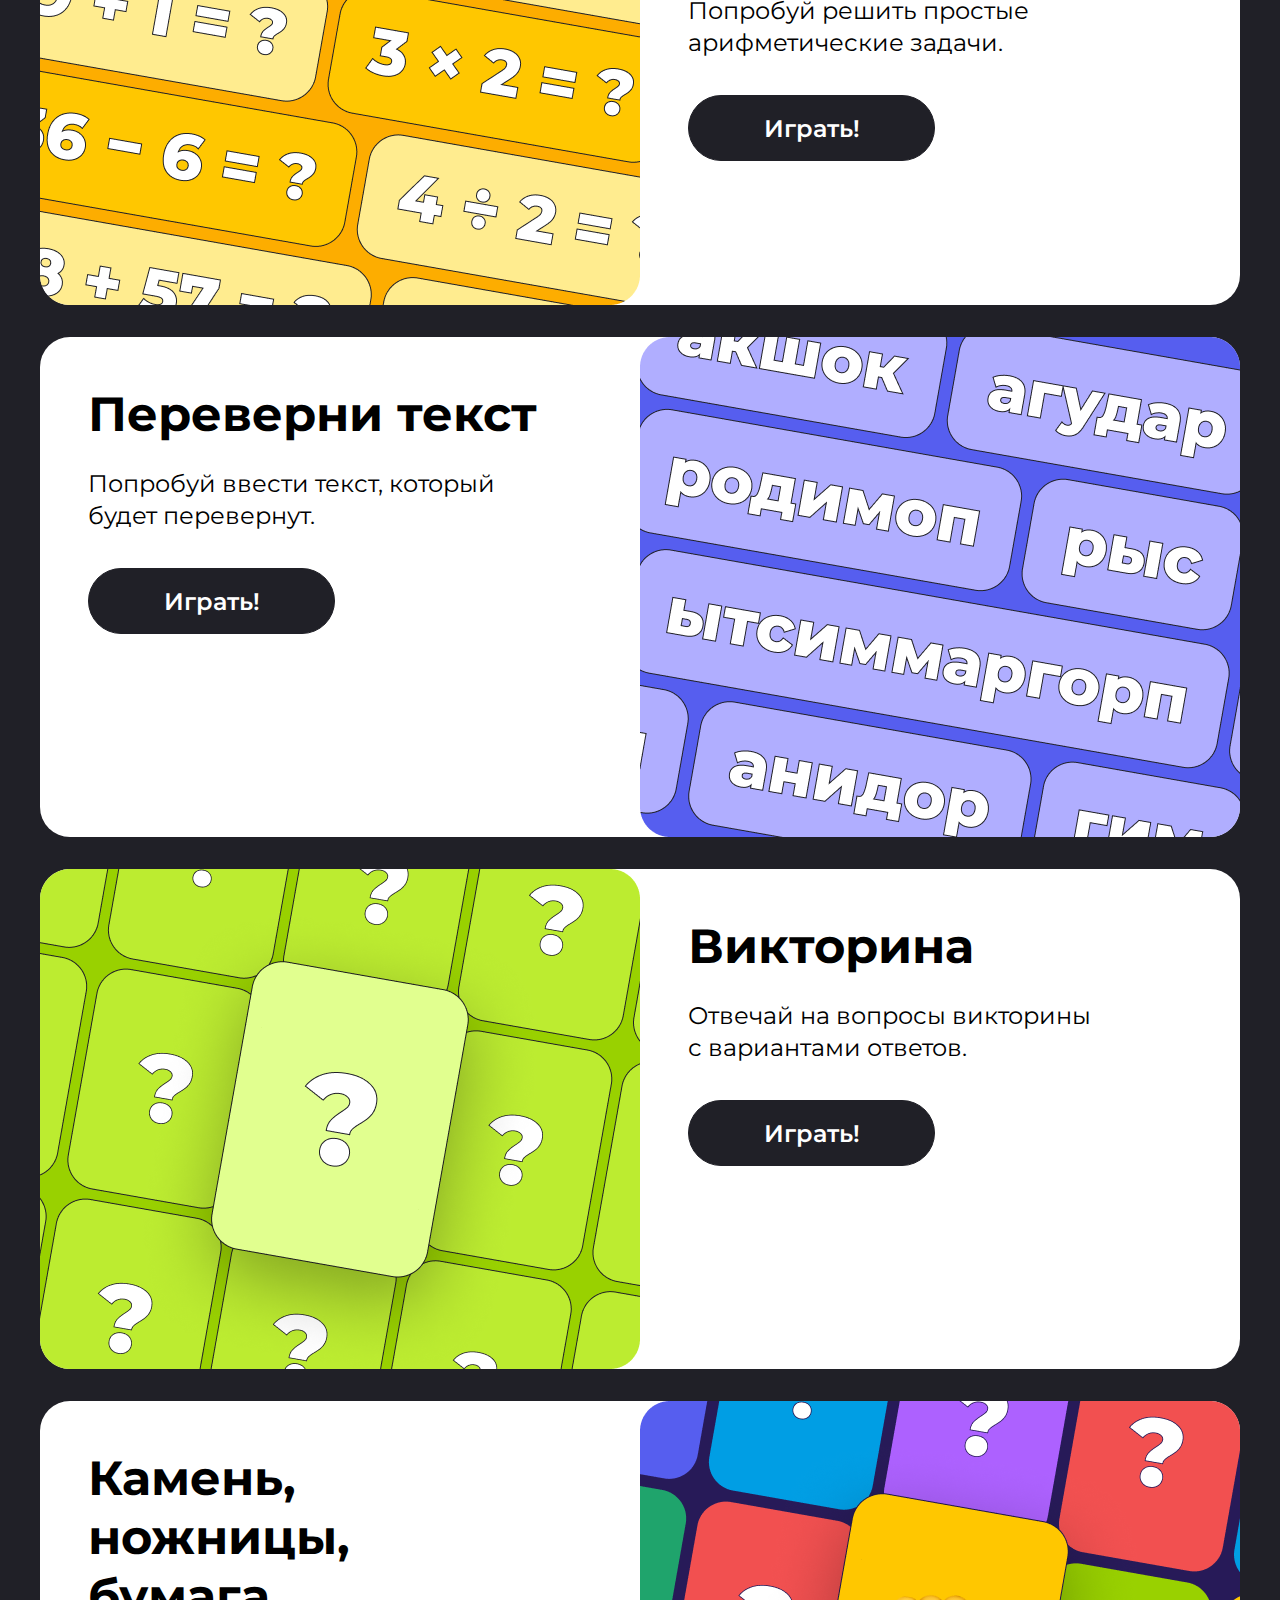
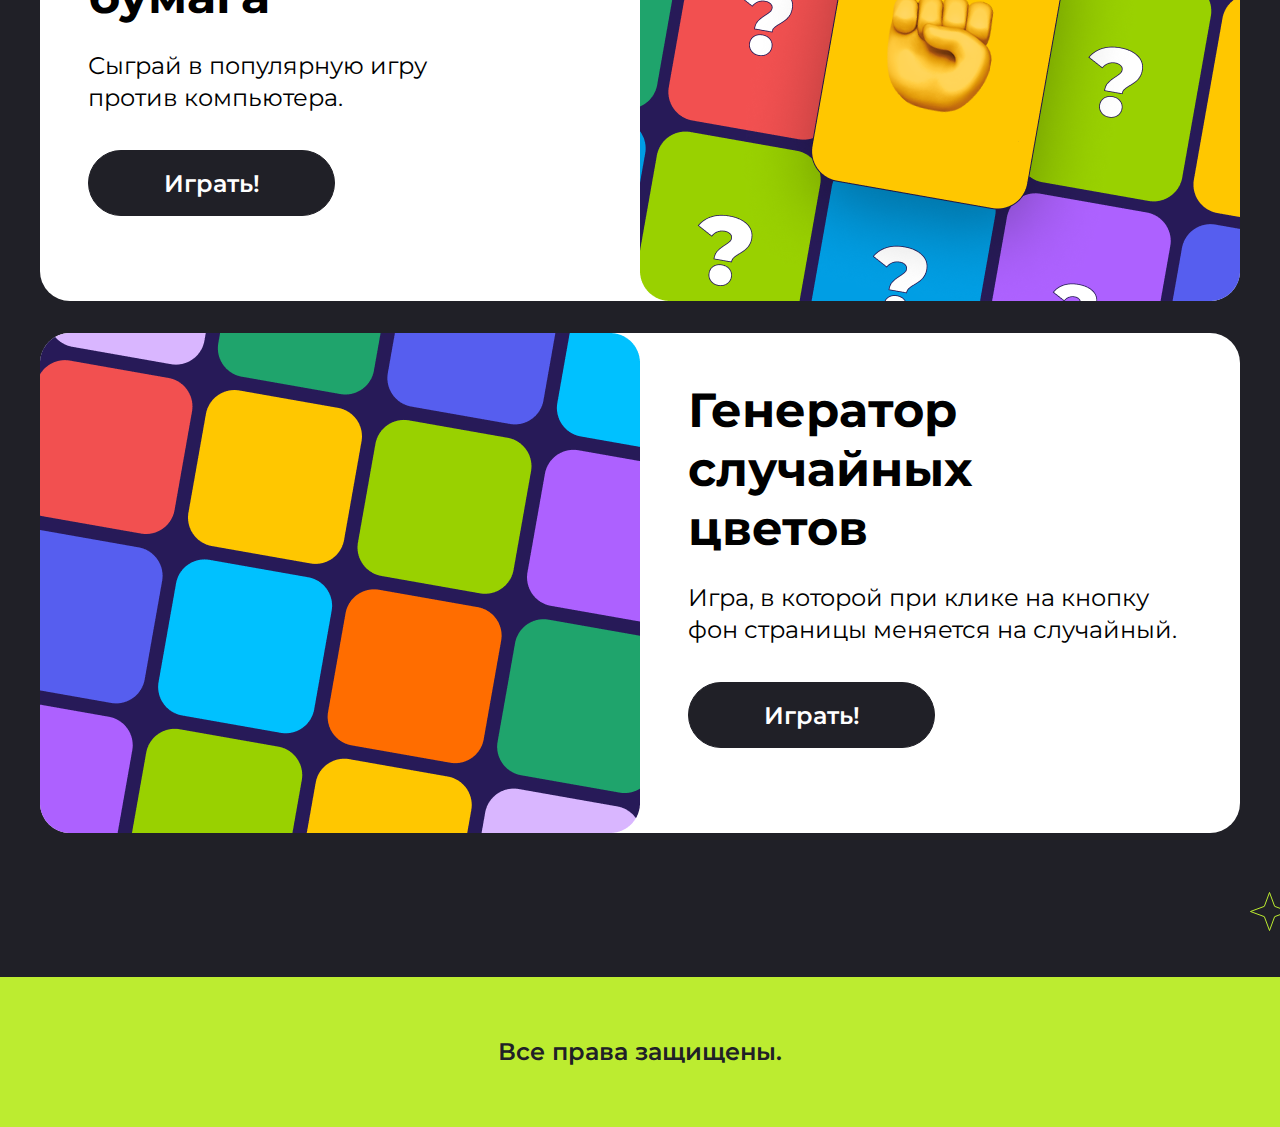
==== commit c594e559: "Курсовая работа с правками" ====
--- a/index.html
+++ b/index.html
@@ -9,7 +9,7 @@
     <link href="https://fonts.googleapis.com/css2?family=Montserrat:ital,wght@0,100..900;1,100..900&display=swap" rel="stylesheet">
     <link rel="stylesheet" href="style.css">
 </head>
-<body>
+<body id="body">
     <section class="top">
          <div class="top__background">
             <svg class="top__background-small-star1" width="57" height="57" viewBox="0 0 57 57" fill="none" xmlns="http://www.w3.org/2000/svg">
@@ -38,12 +38,23 @@
          </div>
         <h1 class="top__heading">Добро пожаловать <br>на мой сайт мини-игр</h1>
         <p class="top__description">Тебе предстоит пройти несколько увлекательных игр.<br>Если готов, нажимай <b>«Поехали!»</b> и <b>приступай</b>.</p>
+        <p class="top__description top__description_mobile">Тебе предстоит пройти несколько <br> увлекательных игр. Если готов,<br> нажимай <b>«Поехали!»</b> и <b>приступай</b>.</p>
         <form class="top__form" action="#about-games">
             <input class="top__button button" type="submit" value="Поехали!" />
         </form>
         <form class="top__form top__form_mobile" action="#games">
             <input class="top__button button" type="submit" value="Поехали!" />
         </form>
+        <div class="top__placestripe">
+            <ul class="top__stripe">
+                <li class="top__stripeitem">ВИКТОРИНА</li>
+                <li class="top__stripeitem">УГАДАЙ ЧИСЛО</li>
+                <li class="top__stripeitem">ПЕРЕВЕРНИ ТЕКСТ</li>
+                <li class="top__stripeitem">ПРОСТАЯ АРИФМЕТИКА</li>
+                <li class="top__stripeitem">КАМЕНЬ, НОЖНИЦЫ, БУМАГА</li>
+                <li class="top__stripeitem">ГЕНЕРАТОР СЛУЧАЙНЫХ ЦВЕТОВ</li>
+            </ul>
+        </div>
     </section>
     <section class="about" id="about-games">
         <div class="about__background">
@@ -81,19 +92,19 @@
             <a class="about__link about__link_4" href="#rps">
                 <div class="about__item about__item_4">
                     <p class="about__label" >Игра № 4</p>
-                    <h3 class="about__item-name">Камень, ножницы, бумага</h3>
+                    <h3 class="about__item-name">Камень,<br> ножницы,<br> бумага</h3>
                 </div>
             </a>
             <a class="about__link about__link_5" href="#quiz">
                 <div class="about__item about__item_5">
                     <p class="about__label" >Игра № 5</p>
-                    <h3 class="about__item-name">Простая викторина</h3>
+                    <h3 class="about__item-name">Простая<br> викторина</h3>
                 </div>
             </a>
             <a class="about__link about__link_6" href="#generator">
                 <div class="about__item about__item_6">
                     <p class="about__label" >Игра № 6</p>
-                    <h3 class="about__item-name">Генератор случайных цветов</h3>
+                    <h3 class="about__item-name">Генератор<br> случайных<br> цветов</h3>
                 </div>
             </a>
         </div>
@@ -118,7 +129,7 @@
             <div class="games__item" id="number">
                 <div class="games__item-content">
                     <h3 class="games__item-name">Угадай число</h3>
-                    <p class="games__item-description">Попробуй угадать случайное число от 1 до 100.</p>
+                    <p class="games__item-description">Попробуй угадать случайное<br> число от 1 до 100.</p>
                     <form class="games__item-form" action="#number">
                         <input onclick="number()" class="games__item-button button" type="submit" value="Играть!" />
                     </form>
@@ -127,8 +138,8 @@
             </div>
             <div class="games__item" id="arithmetic">
                 <div class="games__item-content">
-                    <h3 class="games__item-name">Простая арифметика</h3>
-                    <p class="games__item-description">Попробуй решить простые арифметические задачи.</p>
+                    <h3 class="games__item-name">Простая<br> арифметика</h3>
+                    <p class="games__item-description">Попробуй решить простые<br> арифметические задачи.</p>
                     <form class="games__item-form" action="#arithmetic">
                         <input onclick="arithmetic()" class="games__item-button button" type="submit" value="Играть!" />
                     </form>
@@ -138,7 +149,7 @@
             <div class="games__item" id="text">
                 <div class="games__item-content">
                     <h3 class="games__item-name">Переверни текст</h3>
-                    <p class="games__item-description">Попробуй ввести текст, который будет перевернут.</p>
+                    <p class="games__item-description">Попробуй ввести текст, который<br> будет перевернут.</p>
                     <form class="games__item-form" action="#text">
                         <input onclick="textFlip()" class="games__item-button button" type="submit" value="Играть!" />
                     </form>
@@ -148,7 +159,7 @@
             <div class="games__item" id="quiz">
                 <div class="games__item-content">
                     <h3 class="games__item-name">Викторина</h3>
-                    <p class="games__item-description">Отвечай на вопросы викторины с вариантами ответов.</p>
+                    <p class="games__item-description">Отвечай на вопросы викторины<br> с вариантами ответов.</p>
                     <form class="games__item-form" action="#quiz">
                         <input onclick="quizGame()" class="games__item-button button" type="submit" value="Играть!" />
                     </form>
@@ -157,20 +168,20 @@
             </div>
             <div class="games__item" id="rps">
                 <div class="games__item-content">
-                    <h3 class="games__item-name">Камень, ножницы, бумага</h3>
-                    <p class="games__item-description">Сыграй в популярную игру против компьютера.</p>
+                    <h3 class="games__item-name">Камень,<br> ножницы,<br> бумага</h3>
+                    <p class="games__item-description">Сыграй в популярную игру<br> против компьютера.</p>
                     <form class="games__item-form" action="#rps">
-                        <input class="games__item-button button" type="submit" value="Играть!" />
+                        <input onclick="rockPaperScissors()" class="games__item-button button" type="submit" value="Играть!" />
                     </form>
                 </div>
                 <img class="games__item-img" src="img/rps-big.png" alt="rps">
             </div>
             <div class="games__item" id="generator">
                 <div class="games__item-content">
-                    <h3 class="games__item-name">Генератор случайных цветов</h3>
-                    <p class="games__item-description">Игра, в которой при клике на кнопку фон страницы меняется на случайный.</p>
+                    <h3 class="games__item-name">Генератор<br> случайных<br> цветов</h3>
+                    <p class="games__item-description">Игра, в которой при клике на кнопку<br> фон страницы меняется на случайный.</p>
                     <form class="games__item-form" action="#generator">
-                        <input class="games__item-button button" type="submit" value="Играть!" />
+                        <input onclick="changeColor()" class="games__item-button button" type="submit" value="Играть!" />
                     </form>
                 </div>
                 <img class="games__item-img" src="img/generator-big.png" alt="generator">
@@ -187,7 +198,8 @@
     <!-- <script src="hw-4.js"></script> -->
     <!-- <script src="hw-5.js"></script> -->
     <!-- <script src="hw-6.js"></script> -->
-    <script src="hw-7.js"></script>
+    <!-- <script src="hw-7.js"></script> -->
+    <!-- <script src="hw-8.js"></script> -->
 
 </body>
 </html>--- a/style.css
+++ b/style.css
@@ -62,12 +62,12 @@
 .top__background-small-star1 {
   position: absolute;
   top: 94px;
-  left: 4%;
+  left: 63px;
 }
 .top__background-small-star2 {
   position: absolute;
   top: 69px;
-  left: 10%;
+  left: 156px;
 }
 .top__background-small-star3 {
   position: absolute;
@@ -108,18 +108,50 @@
   letter-spacing: 0px;
   text-align: left;
 }
+.top__description_mobile {
+  display: none;
+}
 .top__form {
   padding-top: 48px;
 }
 .top__form_mobile {
   display: none;
 }
+.top__placestripe {
+  overflow: hidden;
+  width: 220%;
+  height: 90px;
+  position: absolute;
+  left: 0%;
+  bottom: 0%;
+  background-color: #BCEC30;
+}
 .top__stripe {
-  position: absolute;
-  height: 90px;
-  bottom: 0%;
-  left: 0%;
-  animation: scroll 20s linear infinite;
+  display: flex;
+  -moz-column-gap: 138px;
+       column-gap: 138px;
+  list-style: none;
+  margin-top: 27px;
+  animation: scroll 10s linear infinite;
+}
+.top__stripeitem {
+  font-family: Montserrat;
+  font-size: 30px;
+  font-weight: 700;
+  line-height: 33px;
+  letter-spacing: 0.04em;
+  text-align: left;
+  position: relative;
+}
+.top__stripeitem::before {
+  content: "";
+  position: absolute;
+  float: right;
+  left: -87px;
+  background-image: url(img/Star.svg);
+  background-repeat: no-repeat;
+  width: 36px;
+  height: 36px;
 }
 
 @keyframes scroll {
@@ -184,12 +216,6 @@
   border-radius: 30px;
   height: 473px;
 }
-.about__link:nth-child(2n) {
-  height: 512px;
-}
-.about__link:nth-child(5n) {
-  margin-top: 39px;
-}
 .about__link:hover {
   transform: scale(1.1);
 }
@@ -200,6 +226,7 @@
 .about__link_2 {
   background-image: url(img/arithmetic.png);
   background-repeat: no-repeat;
+  height: 512px;
 }
 .about__link_3 {
   background-image: url(img/text.png);
@@ -208,14 +235,18 @@
 .about__link_4 {
   background-image: url(img/rps.png);
   background-repeat: no-repeat;
+  height: 551px;
 }
 .about__link_5 {
   background-image: url(img/quiz.png);
   background-repeat: no-repeat;
+  margin-top: 39px;
+  height: 512px;
 }
 .about__link_6 {
   background-image: url(img/generator.png);
   background-repeat: no-repeat;
+  height: 551px;
 }
 .about__label {
   margin-left: 32px;
@@ -256,22 +287,22 @@
 }
 .games__background-star1 {
   position: absolute;
-  right: 9%;
+  right: calc(100vw - 1440px + 124px);
   top: 93px;
 }
 .games__background-star2 {
   position: absolute;
-  right: 3%;
+  right: calc(100vw - 1440px + 45px);
   top: 126px;
 }
 .games__background-star3 {
   position: absolute;
-  right: 9%;
+  right: calc(100vw - 1440px + 150px);
   bottom: 45px;
 }
 .games__background-star4 {
   position: absolute;
-  right: 3%;
+  right: calc(100vw - 1440px + 52px);
   bottom: 65px;
 }
 .games__heading {
@@ -295,7 +326,7 @@
   flex-direction: row-reverse;
 }
 .games__item-content {
-  max-width: 600px;
+  width: 600px;
   padding-left: 48px;
   padding-right: 48px;
 }
@@ -465,6 +496,10 @@
     text-align: center;
   }
   .top__description {
+    display: none;
+  }
+  .top__description_mobile {
+    display: block;
     font-family: Montserrat;
     font-size: 16px;
     font-weight: 400;
@@ -482,8 +517,30 @@
     margin-left: calc(50% - 142.5px);
     margin-right: calc(50% - 142.5px);
   }
+  .top__placestripe {
+    height: 51px;
+    width: 450%;
+  }
   .top__stripe {
-    height: 52px;
+    margin-top: 16px;
+    -moz-column-gap: 74px;
+         column-gap: 74px;
+  }
+  .top__stripeitem {
+    font-size: 16px;
+    font-family: Montserrat;
+    font-weight: 700;
+    line-height: 17px;
+    letter-spacing: 0.04em;
+    text-align: left;
+  }
+  .top__stripeitem::before {
+    content: "";
+    position: absolute;
+    float: right;
+    left: -48px;
+    background-image: url(img/Star_small.svg);
+    background-repeat: no-repeat;
   }
   .about {
     display: none;
@@ -499,12 +556,17 @@
     padding-top: 48px;
     padding-bottom: 24px;
     font-size: 40px;
+    font-family: Montserrat;
+    font-weight: 700;
+    line-height: 49px;
+    text-align: left;
   }
   .games__items {
-    padding-bottom: 48px;
+    padding-bottom: 14px;
   }
   .games__item {
     max-width: 343px;
+    margin-top: 24px;
   }
   .games__item-content {
     padding-left: 29px;
